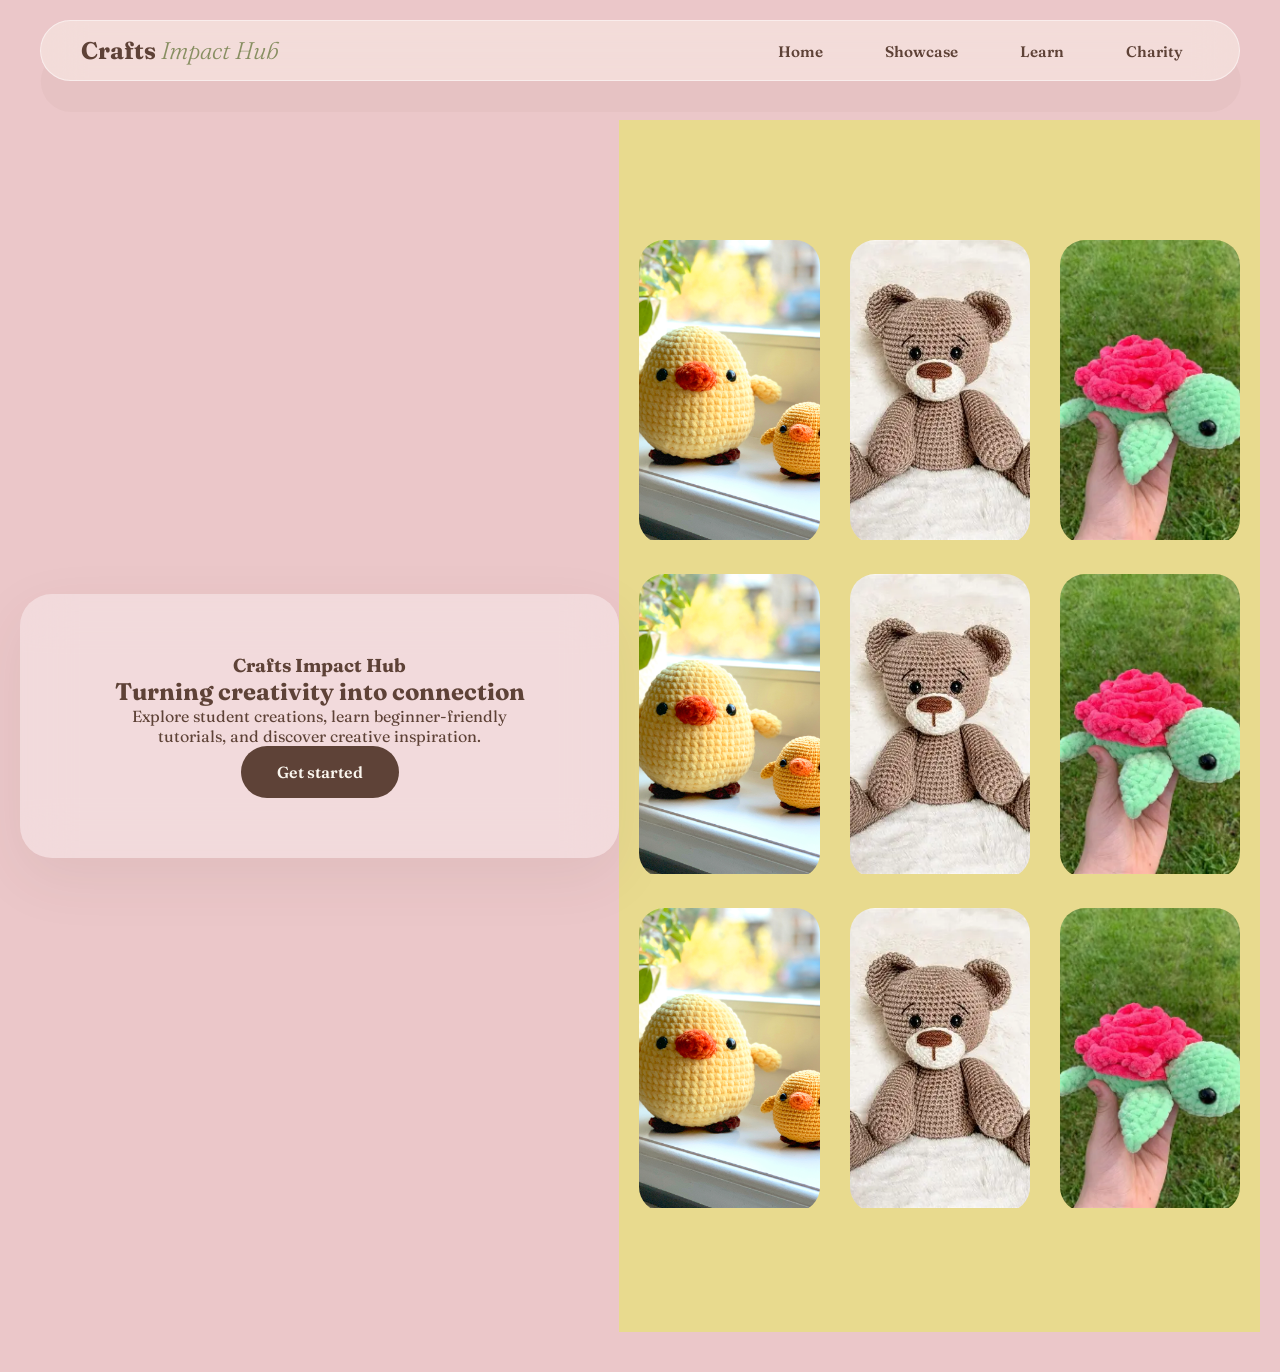
==== index.html @ 359ede59 "intial theme and layout changes (glass) 23/06" ====
<!DOCTYPE html>
<html lang="en">
<head>
    <meta charset="UTF-8">
    <meta name="viewport" content="width=device-width, initial-scale=1.0">
    <title>Crafts Impact Hub Website</title>
<link rel="preconnect" href="https://fonts.googleapis.com">
<link rel="preconnect" href="https://fonts.gstatic.com" crossorigin>
<link href="https://fonts.googleapis.com/css2?family=Fraunces:wght@300;400;600;700;800&display=swap" rel="stylesheet">
    <link rel="stylesheet" href="style.css">
</head>
<body>

    <nav>
        <div class="navbar-container"> 
            <div class="navbar-glass">
            <div class="logo">
                Crafts <span>Impact Hub</span>
            </div>

            <ul class="nav-links">
                <li><a href="#hero">Home</a></li>
                <li><a href="#showcase">Showcase</a></li>
                <li><a href="#Tutorials">Learn</a></li>
                <li><a href="#charity">Charity</a></li>
            </ul>
        </div>
    </nav>

    <section id=hero class = "hero-container">
        <section class ="hero-glass-card">
            <h1>Crafts Impact Hub</h1>
            <h2>Turning creativity into connection</h2>
            <p>Explore student creations, learn beginner-friendly tutorials, and discover creative inspiration.</p>
        <a href="#showcase" class="btn-primary">Get started</a>
        </div>
        </section>
    </body>
    </html>
      


    <section id="showcase" class ="studentshowcase">
        <div class="gallery">
            <div class="card tall">
                <img src="images/duck.jpg" alt="crochet flower">
                <div class="overlay">
                <h3>Crochet Flower</h3>
                <p>by someone</p>
            </div>
            </div>

            <div class="card tall">
                <img src="images/bear.webp" alt="crochet flower">
                <div class="overlay">
                <h3>Jewellery</h3>
                <p>by someone</p>
            </div>
            </div>

            <div class="card tall">
                <img src="images/turtle.webp" alt="crochet flower">
                <div class="overlay">
                <h3>Jewellery</h3>
                <p>by someone</p>
            </div>
            </div>

            <div class="card tall">
                <img src="images/duck.jpg" alt="crochet flower">
                <div class="overlay">
                <h3>Crochet Flower</h3>
                <p>by someone</p>
            </div>
            </div>

            <div class="card tall">
                <img src="images/bear.webp" alt="crochet flower">
                <div class="overlay">
                <h3>Jewellery</h3>
                <p>by someone</p>
            </div>
            </div>

             <div class="card tall">
                <img src="images/turtle.webp" alt="crochet flower">
                <div class="overlay">
                <h3>Jewellery</h3>
                <p>by someone</p>
            </div>
            </div>

             <div class="card tall">
                <img src="images/duck.jpg" alt="crochet flower">
                <div class="overlay">
                <h3>Crochet Flower</h3>
                <p>by someone</p>
            </div>
            </div>

            <div class="card tall">
                <img src="images/bear.webp" alt="crochet flower">
                <div class="overlay">
                <h3>Jewellery</h3>
                <p>by someone</p>
            </div>
            </div>

             <div class="card tall">
                <img src="images/turtle.webp" alt="crochet flower">
                <div class="overlay">
                <h3>Jewellery</h3>
                <p>by someone</p>
            </div>
            </div>

        </div>

    </section>


</body>
</html>
---- style.css ----
*{
    margin: 0;
    padding: 0;
    box-sizing: border-box;
}

html{
    scroll-behavior: smooth;
}

body{
    background-color: #faf6ee;
    font-family: 'Fraunces', serif;
    color: #5e4237;
    overflow-x: hidden;
}

.navbar-container{
    position: absolute;
    top: 0;
    left: 0;
    width:100%;
    z-index: 1000;
    padding: 20px 40px;
    display: flex;
    justify-content: center;
}

.navbar-glass{
    width: 100%;
    max-width: 1200px;
    display:flex;
    justify-content: space-between;
    align-items: center;
    padding: 15px 40px;
    background-color: rgba(255, 253, 242, 0.4);
    backdrop-filter: blur(20px);
    -webkit-backdrop-filter: blur(20px);
    border: 1px solid rgba(255, 255, 255, 0.5);
    border-radius: 50px;
    box-shadow: 0.8px 31px 0 rgba(94,66,55,0.03);
}
.logo{
    font-family: 'Fraunces', serif;
    font-size: 1.5rem;
    font-weight: 700;
    color: #5e4237;
}

.logo span{
    font-weight: 300;
    font-style: italic;
    color: #888f62;
}

.nav-links{
    display: flex;
    list-style: none;
    gap: 30px;
}

.nav-links a{
    text-decoration: none;
    color: #5e4237;
    font-size: 0.95rem;
    font-weight: 600;
    transition: color 0.3s ease;
    padding: 6px 16px;
    border-radius: 20px;
}

.nav-links a:hover, .nav-links{
    color: #5e4237;
}

.hero-container{
    position: relative;
    background-color: #ebc7c9;
    display: flex;
    align-items: center;
    min-height: 100vh;
    padding: 120px 20px 40px 20px;
}

.hero-glass-card{
    background-color: rgba(255, 255, 255, 0.35);
    backdrop-filter: blur(25px);
    -webkit-backdrop-filter: blur(25);
    border: 1px solid rbga(255, 255, 255, 0.6);
    border-radius: 32px;
    padding: 60px 80px;
    max-width: 800px;
    text-align: center;
    box-shadow: 0 20px 60px rgba(94, 66, 55, 0.08);
}

.hero h1{
    font-size: 0.85rem;
    text-transform: uppercase;
    letter-spacing: 2px;
    font-weight: 600;
    margin-bottom: 20px;
    display: inline-block;
}

.hero p{
    font-size: 1.5rem;
    line-height: 1.6;
    color:#5e4237;
    margin-bottom: 40px;
}

.btn-primary{
    display: inline-block;
    background-color: #5e4237;
    color: #faf6ee;
    text-decoration: none;
    font-weight: 600;
    border-radius: 30px;
    padding: 16px 36px;
    transition: all 0.2s ease;
    box-shadow: 0 40px 15px rbga(94, 66, 55, 0.2);

}

.btn-primary:hover{
    box-shadow: 0 6px 0 #2b1e19;
    transform: translateY(-2px);
    box-shadow: 0 6px 20px rgba(94, 66, 55, 0.3);
}

.btn-primary:hover{
    transform: translateY(-2px);
    box-shadow: 0 6px 20px rgba(93, 66, 55, 0.3);
    background-color: #5e4237;
}


-----------
.hero-visual-panel{
    display: flex;
    justify-content: center;
    align-items: center;
    height: 100%;
}

.image-wrapper{
    width: 100%;
    max-width: 500px;
    max-height: 500px;
    aspect-ratio: 4/5;
    border: 2.5px solid #888f62;
    box-shadow: 12px 12px 0px #e6dec9;
    background-color: #fff;
    padding: 16px;
    border-radius: 12px;
}

.image-wrapper img{
    width: 100%;
    height: 100%;
    object-fit: cover;
    border-radius: 6px;
    border: 1px solid rgba(43, 30, 19, 0.1);
}

.studentshowcase{
    text-align: center;
    padding: 120px 20px;
    background-color: #e8da8e
}

.studentshowcase p{
    font-size: 1.3rem;
}

.gallery{
    max-width: 1200px;
    margin: 0 auto;
    display: grid;
    grid-template-columns: repeat(3, 1fr);
    gap: 30px;
}

.card{
    position: relative;
    overflow: hidden;
    border-radius: 25px;
    transition: transform 0.3s ease;
}

.card img{
    width: 100%;
    object-fit: cover;
}

.card:hover{
    transform: translateY(-8px);
}


.overlay{
    position: absolute;
    bottom: 0;
    left: 0;
    width: 100%;
    background: #816856;
    color: white;
    padding: 20px;
    transform: translateY(100%);
    transition: transform 0.35s ease;
    box-sizing: border-box;
}

.card:hover .overlay{
    transform: translateY(0);
}

.card.tall img{
    height: 300px;
}

.endpage{
    height: 100vh;
    text-align: center;
    padding: 120px 20px;
}

.endpage p{
    font-size: 1.3rem;
}

.endpage{
    background-color: #fff2af;
    font-family: Arial, Helvetica, sans-serif;

    background-image: repeating-linear-gradient(
        to right,
        #fff2af 0px,
        #fff2af 80px,
        #ffed93 80px,
        #ffed93 170px
    );
}

.endpage{
    height: 100vh;
    text-align: center;
    padding: 120px 20px;
}
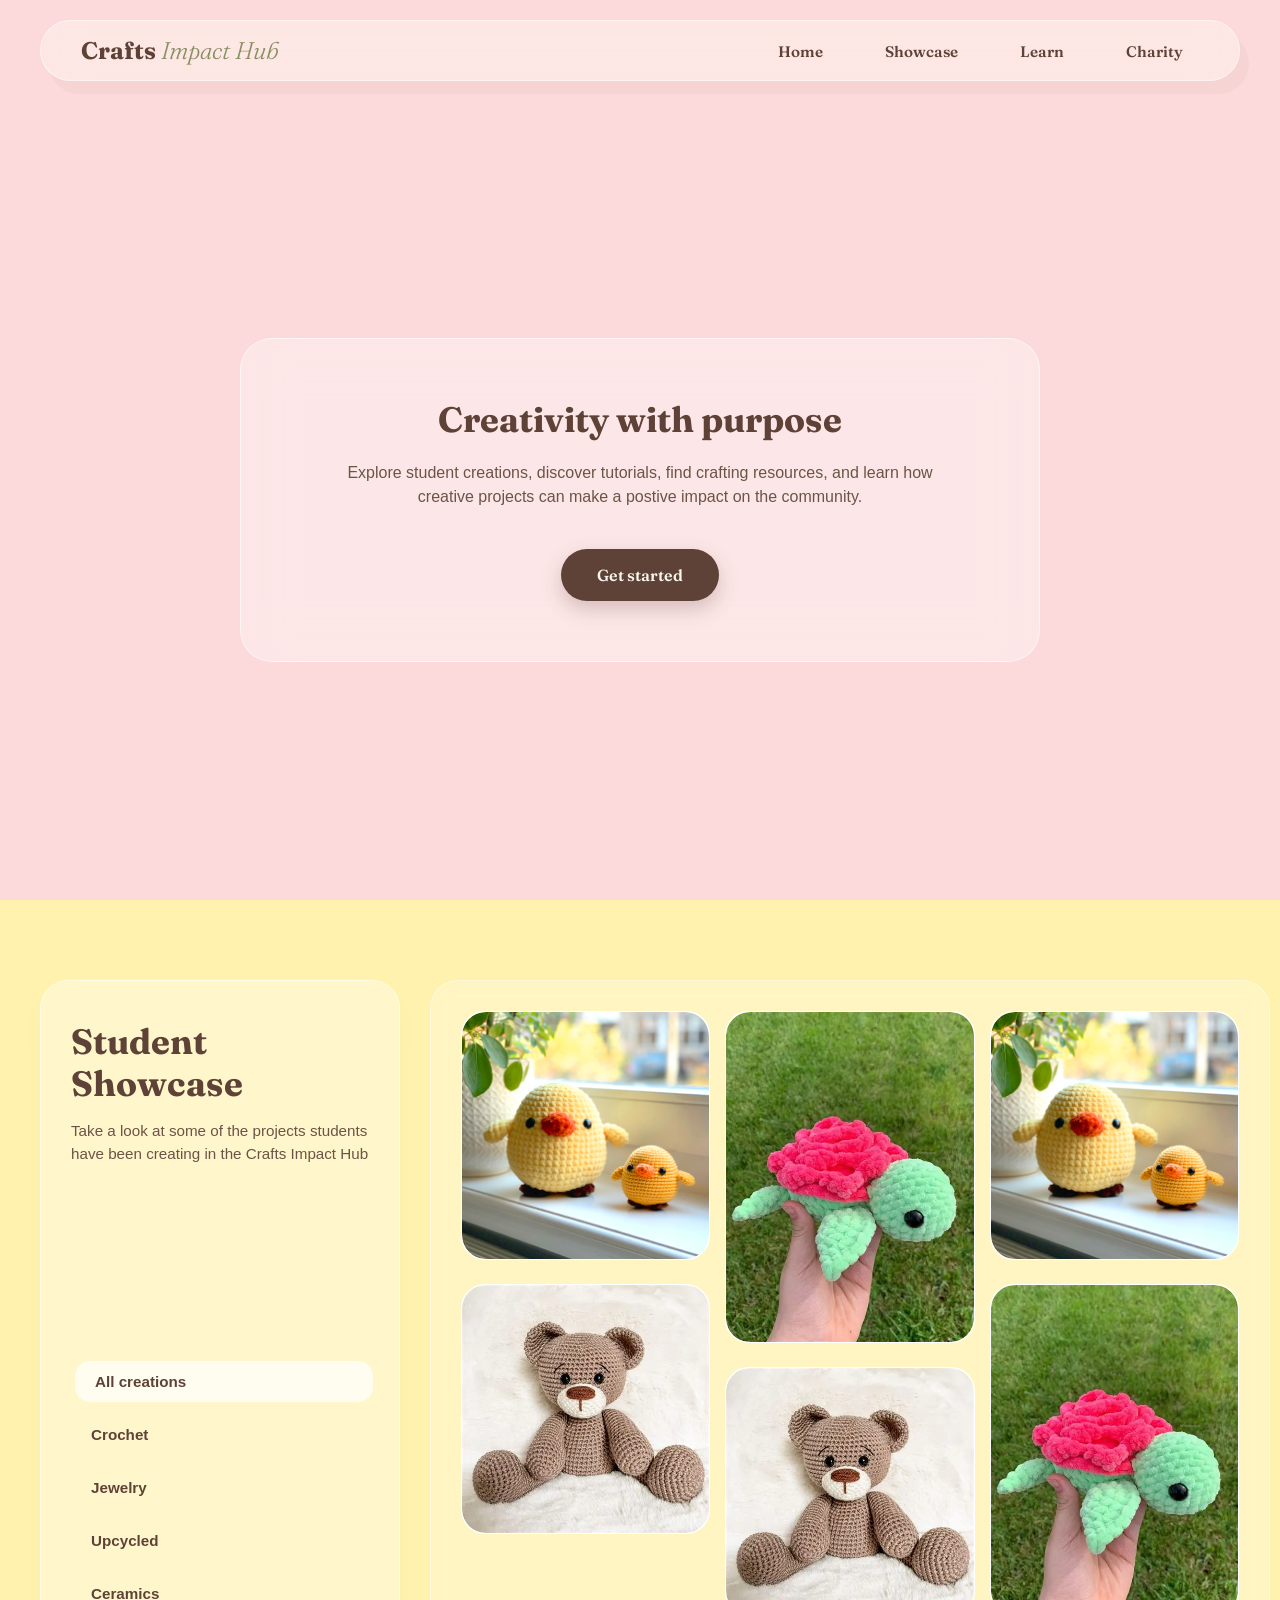
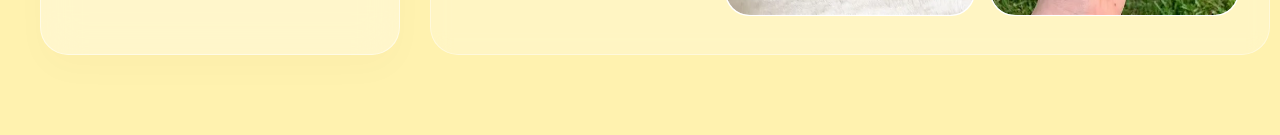
==== commit 5a6fa8c5: "sidebar filters and improved hero and stduent showcase section+button shadow" ====
--- a/index.html
+++ b/index.html
@@ -25,97 +25,90 @@
                 <li><a href="#charity">Charity</a></li>
             </ul>
         </div>
+        </div>
     </nav>
 
-    <section id=hero class = "hero-container">
-        <section class ="hero-glass-card">
-            <h1>Crafts Impact Hub</h1>
-            <h2>Turning creativity into connection</h2>
-            <p>Explore student creations, learn beginner-friendly tutorials, and discover creative inspiration.</p>
+    <section id="hero" class = "hero-container">
+        <div class ="hero-glass-card">
+            <h1>Creativity with purpose</h1>
+            <p>Explore student creations, discover tutorials, find crafting resources, and learn how creative projects can make a postive impact on the community.</p>
+            
         <a href="#showcase" class="btn-primary">Get started</a>
         </div>
-        </section>
-    </body>
-    </html>
-      
+        </section>      
 
+    <section id="showcase" class ="showcase-container">
+        <div class="showcase-split-layout">
+            <div class="showcase-sidebar-glass">
+                <div class="sidebar-header">
+                    <h2>Student Showcase</h2>
+                    <p>Take a look at some of the projects students have been creating in the Crafts Impact Hub</p>
+                </div>
 
-    <section id="showcase" class ="studentshowcase">
-        <div class="gallery">
-            <div class="card tall">
-                <img src="images/duck.jpg" alt="crochet flower">
-                <div class="overlay">
+                <ul class="sidebar-filters">
+                    <li><button class="filter-btn active">All creations</button></li>
+                    <li><button class="filter-btn">Crochet</button></li>
+                    <li><button class="filter-btn">Jewelry</button></li>
+                    <li><button class="filter-btn">Upcycled</button></li>
+                    <li><button class="filter-btn">Ceramics</button></li>
+                </ul>
+            </div>
+            
+            <div class="gallery-scroll-box">
+            <div class="pinterest-grid">
+
+                <div class="pin-card">
+                    <img src="images/duck.jpg" alt="crochet flower">
+                <div class="glass-overlay">
                 <h3>Crochet Flower</h3>
                 <p>by someone</p>
             </div>
             </div>
 
-            <div class="card tall">
+            <div class="pin-card">
                 <img src="images/bear.webp" alt="crochet flower">
-                <div class="overlay">
+                <div class="glass-overlay">
                 <h3>Jewellery</h3>
                 <p>by someone</p>
             </div>
             </div>
 
-            <div class="card tall">
+            <div class="pin-card">
                 <img src="images/turtle.webp" alt="crochet flower">
-                <div class="overlay">
+                <div class="glass-overlay">
                 <h3>Jewellery</h3>
                 <p>by someone</p>
             </div>
             </div>
 
-            <div class="card tall">
-                <img src="images/duck.jpg" alt="crochet flower">
-                <div class="overlay">
+            <div class="pin-card">
+                <img src="images/bear.webp" alt="crochet flower">
+                <div class="glass-overlay">
+                <h3>Jewellery</h3>
+                <p>by someone</p>
+            </div>
+            </div>
+
+            <div class="pin-card">
+                    <img src="images/duck.jpg" alt="crochet flower">
+                <div class="glass-overlay">
                 <h3>Crochet Flower</h3>
                 <p>by someone</p>
             </div>
             </div>
 
-            <div class="card tall">
-                <img src="images/bear.webp" alt="crochet flower">
-                <div class="overlay">
+            <div class="pin-card">
+                <img src="images/turtle.webp" alt="crochet flower">
+                <div class="glass-overlay">
                 <h3>Jewellery</h3>
                 <p>by someone</p>
             </div>
             </div>
-
-             <div class="card tall">
-                <img src="images/turtle.webp" alt="crochet flower">
-                <div class="overlay">
-                <h3>Jewellery</h3>
-                <p>by someone</p>
             </div>
             </div>
 
-             <div class="card tall">
-                <img src="images/duck.jpg" alt="crochet flower">
-                <div class="overlay">
-                <h3>Crochet Flower</h3>
-                <p>by someone</p>
+        
             </div>
-            </div>
-
-            <div class="card tall">
-                <img src="images/bear.webp" alt="crochet flower">
-                <div class="overlay">
-                <h3>Jewellery</h3>
-                <p>by someone</p>
-            </div>
-            </div>
-
-             <div class="card tall">
-                <img src="images/turtle.webp" alt="crochet flower">
-                <div class="overlay">
-                <h3>Jewellery</h3>
-                <p>by someone</p>
-            </div>
-            </div>
-
-        </div>
-
     </section>
 
 
--- a/style.css
+++ b/style.css
@@ -38,7 +38,7 @@
     -webkit-backdrop-filter: blur(20px);
     border: 1px solid rgba(255, 255, 255, 0.5);
     border-radius: 50px;
-    box-shadow: 0.8px 31px 0 rgba(94,66,55,0.03);
+    box-shadow: 9px 13px 0 rgba(94,66,55,0.03);
 }
 .logo{
     font-family: 'Fraunces', serif;
@@ -75,38 +75,43 @@
 
 .hero-container{
     position: relative;
-    background-color: #ebc7c9;
+    min-height: 100vh;
+    background-color: #fcd9da;
     display: flex;
     align-items: center;
-    min-height: 100vh;
-    padding: 120px 20px 40px 20px;
+    justify-content: center;
+    padding-top: 100px;
 }
 
 .hero-glass-card{
-    background-color: rgba(255, 255, 255, 0.35);
+    position: relative;
+    z-index: 10;
+    background: rgba(255, 255, 255, 0.35);
     backdrop-filter: blur(25px);
     -webkit-backdrop-filter: blur(25);
-    border: 1px solid rbga(255, 255, 255, 0.6);
+    border: 1px solid rgba(255, 255, 255, 0.6);
     border-radius: 32px;
     padding: 60px 80px;
     max-width: 800px;
     text-align: center;
-    box-shadow: 0 20px 60px rgba(94, 66, 55, 0.08);
-}
-
-.hero h1{
-    font-size: 0.85rem;
-    text-transform: uppercase;
-    letter-spacing: 2px;
-    font-weight: 600;
+    box-shadow: 0 20px 60 rgba(94,66,55,0.03);
+}
+
+.hero-glass-card h1{
+    font-size: 2.2rem;
+    font-weight: 700;
+    line-height: 1.2;
+    margin-bottom: 15px;
+    color: #5e4237;
     margin-bottom: 20px;
     display: inline-block;
 }
 
-.hero p{
-    font-size: 1.5rem;
-    line-height: 1.6;
-    color:#5e4237;
+.hero-glass-card p{
+    font-family: sans-serif;
+    font-size: 1rem;
+    line-height: 1.5;
+    color: #6d5347;
     margin-bottom: 40px;
 }
 
@@ -119,132 +124,207 @@
     border-radius: 30px;
     padding: 16px 36px;
     transition: all 0.2s ease;
-    box-shadow: 0 40px 15px rbga(94, 66, 55, 0.2);
+    box-shadow: 0 8px 20px rgba(94, 66, 55, 0.25);
 
 }
 
 .btn-primary:hover{
-    box-shadow: 0 6px 0 #2b1e19;
-    transform: translateY(-2px);
-    box-shadow: 0 6px 20px rgba(94, 66, 55, 0.3);
-}
-
-.btn-primary:hover{
-    transform: translateY(-2px);
-    box-shadow: 0 6px 20px rgba(93, 66, 55, 0.3);
-    background-color: #5e4237;
-}
-
-
------------
-.hero-visual-panel{
+    box-shadow: 0 6px 0 #888f62;
+    transform: translateY(-3px);
+    box-shadow: 0 12px 30px rgba(94, 66, 55, 0.35);
+}
+
+.showcase-container{
+    background-color: #fff2af;
+    padding: 80px 40px;
+    width: 100%;
     display: flex;
     justify-content: center;
-    align-items: center;
-    height: 100%;
-}
-
-.image-wrapper{
-    width: 100%;
-    max-width: 500px;
-    max-height: 500px;
-    aspect-ratio: 4/5;
-    border: 2.5px solid #888f62;
-    box-shadow: 12px 12px 0px #e6dec9;
+}
+
+.showcase-split-layout{
+    display: flex;
+    gap: 30px;
+    width: 100%;
+    max-width: 1300px;
+}
+
+.showcase-sidebar-glass{
+    flex: 0 0 30%;
+    background: rgba(255, 255, 255, 0.35);
+    backdrop-filter: blur(20px);
+    -webkit-backdrop-filter: blur(20px);
+    border: 1px solid rgba(255, 255, 255, 0.5);
+    border-radius: 28px;
+    padding: 40px 30px;
+    display: flex;
+    flex-direction: column;
+    justify-content: space-between;
+    height: 75vh;
+    box-shadow: 0 15px 35px rgba(94, 66, 55, 0.02);
+}
+
+.sidebar-header h2{
+    font-size: 2.2rem;
+    font-weight: 700;
+    line-height: 1.2;
+    margin-bottom: 15px;
+    color: #5e4237;
+}
+
+.sidebar-header p{
+    font-family: sans-serif;
+    font-size: 0.95rem;
+    line-height: 1.5;
+    color: #6d5347;
+}
+
+.sidebar-filters{
+    list-style: none;
+    display: flex;
+    flex-direction: column;
+    gap: 12px;
+    margin-top: 30px;
+}
+
+.filter-btn{
+    width: 100%;
+    text-align: left;
+    background: transparent;
+    border: none;
+    font-family: sans-serif;
+    font-size: 0.95rem;
+    font-weight: 600;
+    color: #5e4237;
+    padding: 12px 20px;
+    border-radius: 15px;
+    cursor: pointer;
+    transition: all 0.25s ease;
+}
+
+.filter-btn:hover, .filter-btn.active{
+    background: rgba(255, 255, 255, 0.7);
+    color: #5e4237;
+    transform: translateX(4px);
+}
+
+.gallery-scroll-box{
+    flex: 0 0 70%;
+    height: 75vh;
+    background: rgba(255, 255, 255, 0.25);
+    backdrop-filter: blur(10px);
+    -webkit-backdrop-filter: blur(10px);
+    border: 1px solid rgba(255, 255, 255, 0.4);
+    border-radius: 28px;
+    padding: 30px;
+    overflow-x: hidden;
+    overflow-y: auto;
+    scrollbar-width: thin;
+}
+
+.gallery-scroll-box::-webkit-scrollbar{
+    width: 8px;
+}
+.gallery-scroll-box::-webkit-scrollbar-track{
+    background: rgba(255, 255, 255, 0.1);
+    border-radius: 10px;
+}
+.gallery-scroll-box::-webkit-scrollbar-thumb{
+    background: rgba(94, 66, 55, 0.25);
+    border-radius: 10px;
+}
+
+.pinterest-grid{
+    column-count:3;
+    column-gap: 15px;
+    width: 100%;
+}
+
+.pin-card{
+    position: relative;
+    display: inline-block;
+    width: 100%;
+    margin-bottom: 20px;
+    overflow: hidden;
+    border-radius: 24px;
     background-color: #fff;
-    padding: 16px;
-    border-radius: 12px;
-}
-
-.image-wrapper img{
-    width: 100%;
-    height: 100%;
-    object-fit: cover;
-    border-radius: 6px;
-    border: 1px solid rgba(43, 30, 19, 0.1);
-}
-
-.studentshowcase{
-    text-align: center;
-    padding: 120px 20px;
-    background-color: #e8da8e
-}
-
-.studentshowcase p{
-    font-size: 1.3rem;
-}
-
-.gallery{
-    max-width: 1200px;
-    margin: 0 auto;
-    display: grid;
-    grid-template-columns: repeat(3, 1fr);
-    gap: 30px;
-}
-
-.card{
-    position: relative;
-    overflow: hidden;
-    border-radius: 25px;
-    transition: transform 0.3s ease;
-}
-
-.card img{
-    width: 100%;
-    object-fit: cover;
-}
-
-.card:hover{
-    transform: translateY(-8px);
-}
-
-
-.overlay{
+    border: 1px solid rgba(255, 255, 255, 0.4);
+    transition: transform 0.4s cubic-bezier(0.165, 0.84, 0.44, 1), box-shadow 0.4s ease;
+    transform: translateZ(0);
+}
+
+.pin-card img{
+    width: 100%;
+    height: auto;
+    display: block;
+    border-radius: 24px;
+}
+
+.item-short{grid-row-end: span 16;}
+.item-medium{grid-row-end: span 22;}
+.item-tall{grid-row-end: span 28;}
+
+.pin-card:hover{
+    transform: translateY(-5px);
+    box-shadow: 0 20px 40px rgba(94,66,55,0.08);
+}
+
+.pin-card:hover img{
+    transform: scale(1.02);
+}
+
+.glass-overlay{
     position: absolute;
     bottom: 0;
     left: 0;
     width: 100%;
-    background: #816856;
-    color: white;
-    padding: 20px;
+    padding: 24px;
+    background: rgba(255, 253, 242, 0.8);
+    backdrop-filter: blur(12px);
+    -webkit-backdrop-filter: blur(12px);
+    border-top: 1px solid rgba(255, 255, 255, 0.4);
+    border-bottom-left-radius: 24px;
+    border-top-right-radius: 24px;
     transform: translateY(100%);
-    transition: transform 0.35s ease;
-    box-sizing: border-box;
-}
-
-.card:hover .overlay{
+    transition: transform 0.35s cubic-bezier(0.25, 0.46, 0.45, 0.94)
+}
+
+.pin-card:hover .glass-overlay{
     transform: translateY(0);
 }
 
-.card.tall img{
-    height: 300px;
-}
-
-.endpage{
-    height: 100vh;
-    text-align: center;
-    padding: 120px 20px;
-}
-
-.endpage p{
-    font-size: 1.3rem;
-}
-
-.endpage{
-    background-color: #fff2af;
-    font-family: Arial, Helvetica, sans-serif;
-
-    background-image: repeating-linear-gradient(
-        to right,
-        #fff2af 0px,
-        #fff2af 80px,
-        #ffed93 80px,
-        #ffed93 170px
-    );
-}
-
-.endpage{
-    height: 100vh;
-    text-align: center;
-    padding: 120px 20px;
-}+.glass-overlay h3{
+    font-size: 1.15rem;
+    font-family: 'Fraunces', serif;
+    color: #2b1e19;
+    margin-bottom: 2px;
+}
+
+.glass-overlay p{
+    font-size: 0.85rem;
+    font-family: 'Inter', serif;
+    color: #6d5347;
+}
+
+@media (max-width: 968px){
+    .showcase-split-layout{
+        flex-direction: column;
+    }
+    .showcase-sidebar-glass, .gallery-scroll-box{
+        flex: 0 0 100%;
+        height: auto;
+    }
+    .pinterest-grid{
+        column-count: 2;
+    }
+}
+
+@media (max-width: 600px){
+    .showcase-container{
+        padding: 40px 20px
+    }
+    .pinterest-grid{
+        column-count: 1;
+    }
+}
+
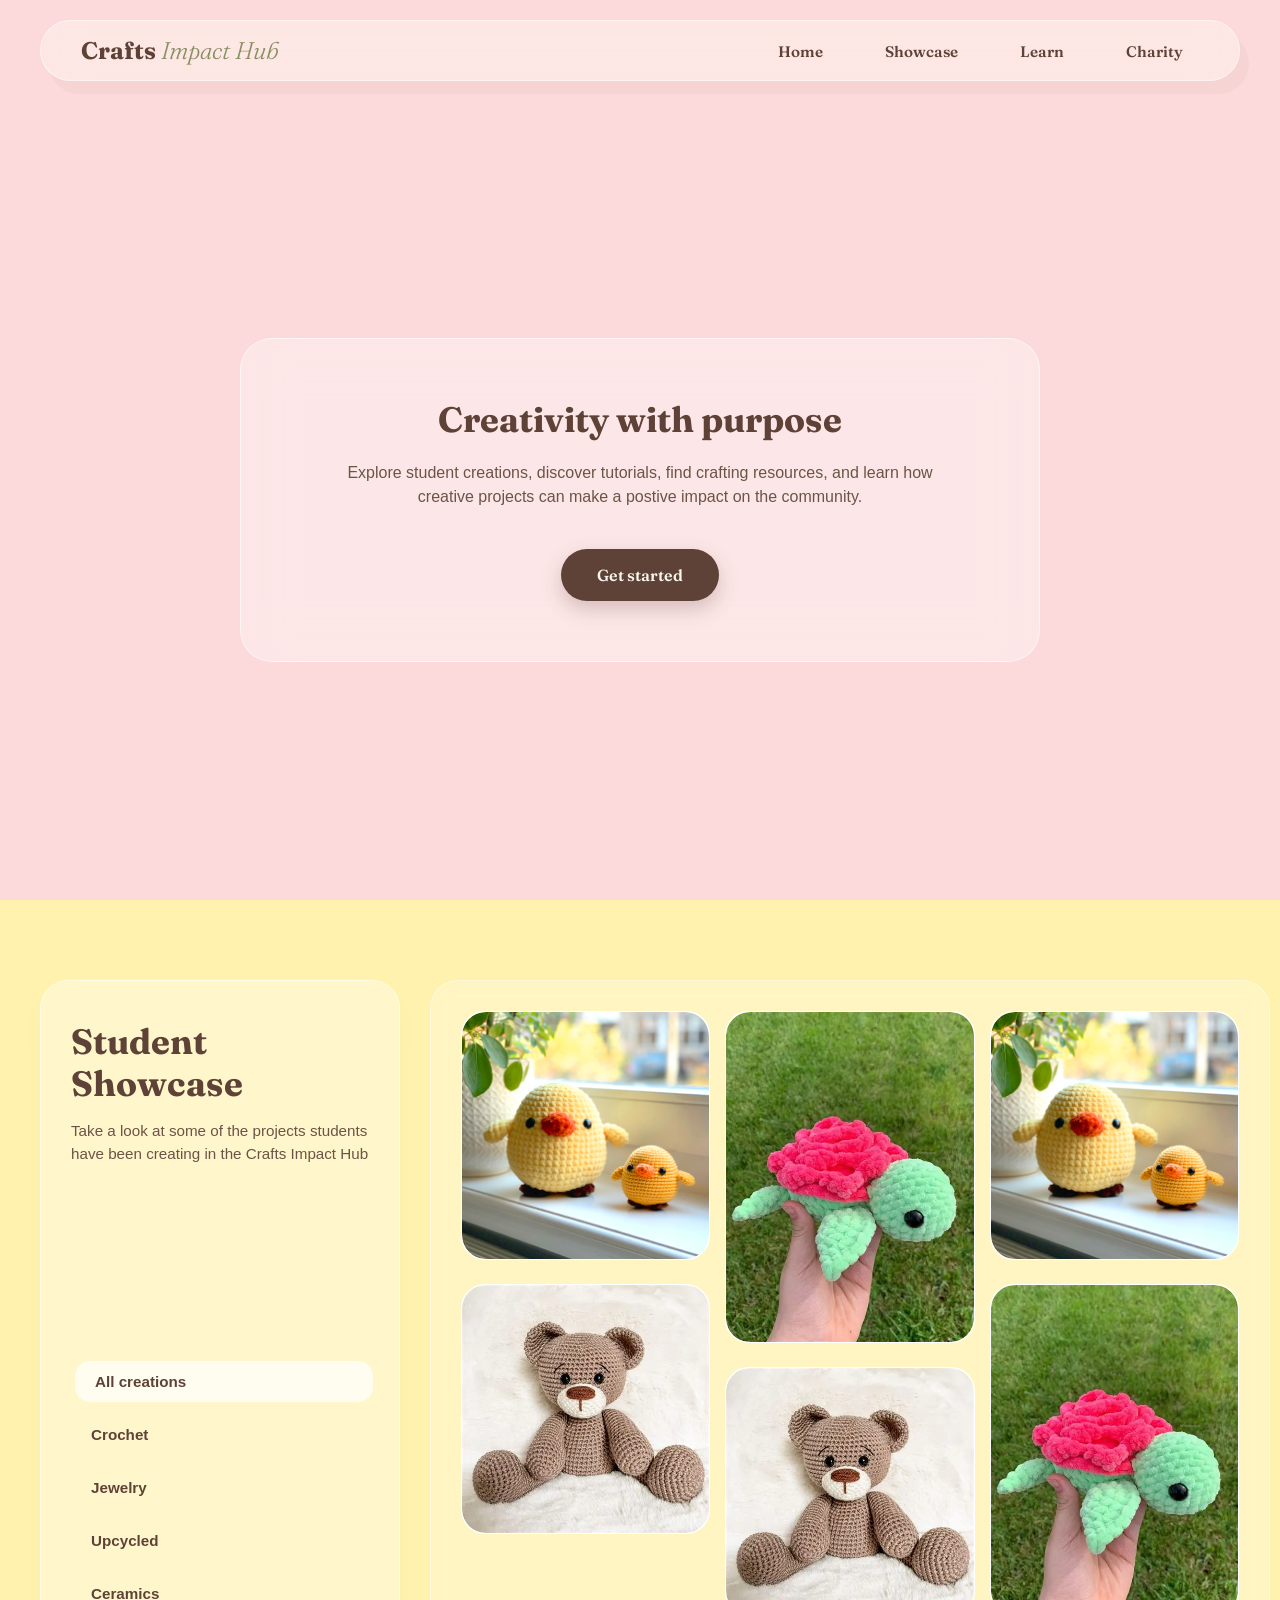
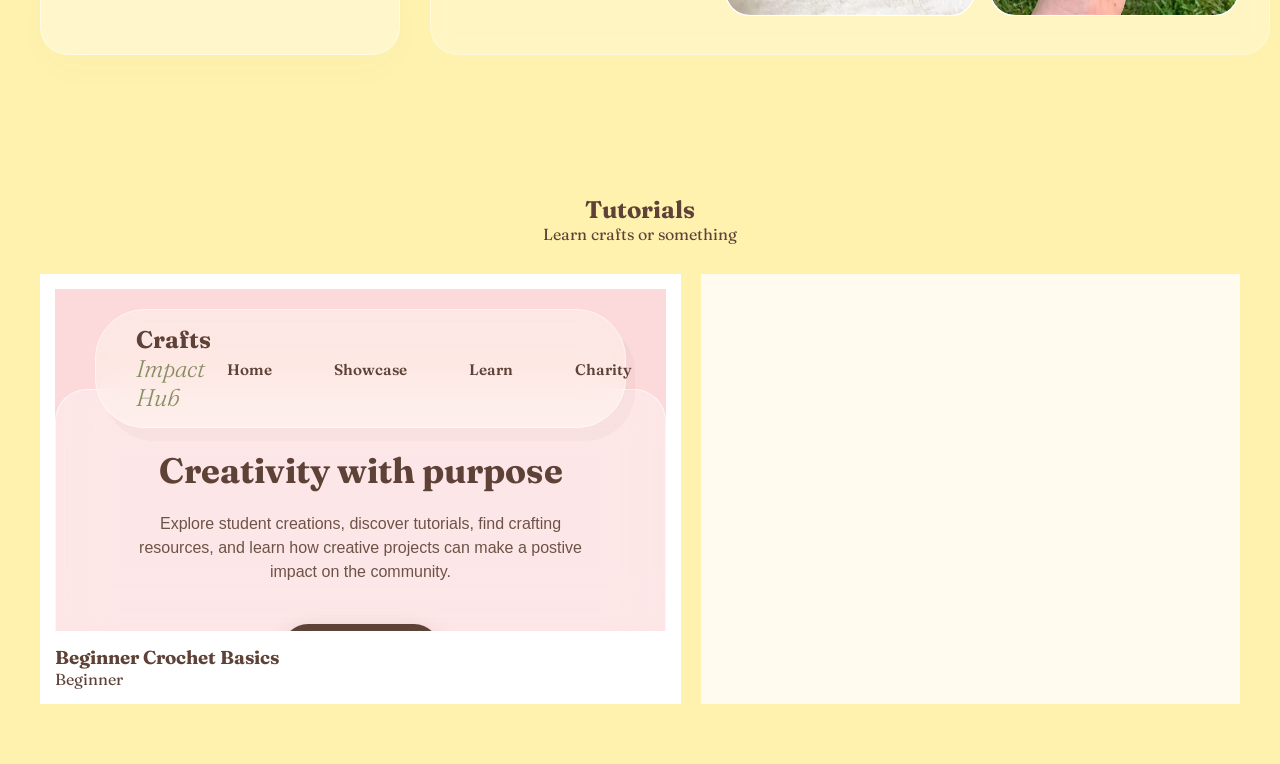
==== commit be0e88dd: "created the tutorials page, addeed database, basic css structure (needs more)" ====
--- a/index.html
+++ b/index.html
@@ -8,6 +8,7 @@
 <link rel="preconnect" href="https://fonts.gstatic.com" crossorigin>
 <link href="https://fonts.googleapis.com/css2?family=Fraunces:wght@300;400;600;700;800&display=swap" rel="stylesheet">
     <link rel="stylesheet" href="style.css">
+    <link rel="stylesheet" href="tutorials.css">
 </head>
 <body>
 
@@ -111,7 +112,81 @@
             </div>
     </section>
 
+    <section id="Tutorials" class="tutorials-container">
+        <div class="tutorials-header">
+            <h2>Tutorials</h2>
+            <p>Learn crafts or something</p>
+        </div>
+        <div class="dashboard-layout">
+            <div class="video-player-glass">
+                <div class="video-wrapper">
+                    <iframe id="main-video-player" src="#" frameborder="0" allowfullscreen></iframe>
+                </div>
+                <div class="video-info">
+                    <h3 id="current-video-title">Beginner Crochet Basics</h3>
+                    <span id="current-video-level" class="badge">Beginner</span>
+                </div>
+            </div>
+            <div class="video-selection-box" id="video-dashboard-grid">
 
-</body>
-</html>
+            </div>
+        </div>
+    </section>
+
+
+<script>
+    document.addEventListener("DOMContentLoaded",() => {
+        fetch('tutorials.json')
+        .then(response => response.json())
+        .then(data => {
+            renderTutorials(data);
+        })
+        .catch(error => console.error("Error loading database", error));
+    });
+
+    function renderTutorials(videos){
+        const dashboardGrid = document.getElementById('video-dashboard-grid');
+        const categories={};
+
+        videos.forEach(video => {
+            if (!categories[video.category]){
+                categories[video.category]=[];
+            }
+            categories[video.category].push(video);
+        });
+
+        for(const craftType in categories){
+            const categoryRow = document.createElement('div');
+            categoryRow.className = 'category-row';
+
+            categoryRow.innerHTML = `
+            <h4>${craftType}</h4>
+            <div class="video-strip">
+                ${categories[craftType].map(video => `
+                    <div class="video-card" onclick="changeVideo('${video.id}', '${video.title}', '${video.level}')">
+                        <div class="thumbnail-placeholder">
+                            <img src="#">
+                            <div class="play-btn">▶</div>
+                            </div>
+                            <p>${video.title}</p>
+                            </div>
+                            `).join('')}
+                            </div>
+                            dashboardGrid.appendChild(categoryRow);
+                        }
+                    }
+
+                    function changeVideo(youtubeId, title, level){
+                        const player = document.getElementById('main-video-player');
+                        const videoTitle = document.getElementById('current-video-title');
+                        const VideoLevel = document.getElementById('current-video-level');
+
+                        player.src ='https://www.youtube.com/embed/${youtubeId}?autoplay=1`;
+                        videoTitle.innerText = title;
+                        videoLevel.innerText = level;
+        }
+    }
+        </script>
+        </body>
+        </html>
     
--- a/tutorials.css
+++ b/tutorials.css
@@ -0,0 +1,91 @@
+.tutorials-container{
+    width:100%;
+    padding: 60px 20px;
+    background-color: #fff2af;
+}
+
+.tutorials-header{
+    text-align:center;
+    margin-bottom: 30px;
+}
+
+.dashboard-layout{
+    display: flex;
+    gap: 20px;
+    max-width: 1200px;
+    margin: 0 auto;
+    width: 100%;
+}
+
+.video-player-glass{
+    flex: 1.2;
+    padding: 15px;
+    background: #ffff;
+}
+
+.video-wrapper{
+    position:relative;
+    padding-bottom: 56%;
+    height: 0;
+    overflow: hidden;
+    background: #000;
+}
+
+.video-wrapper iframe{
+    position: absolute;
+    top: 0;
+    left: 0;
+    width: 100%;
+    height: 100%;
+}
+
+.video-info{
+    margin-top: 15px;
+}
+
+.video-selection-box{
+    flex: 1;
+    padding: 15px;
+    background: rgba(255, 255, 255, 0.8);
+    max-height: 60vh;
+    overflow: auto;
+}
+
+.category-row{
+    margin-bottom: 20px;
+}
+
+.video-strip{
+    display: flex;
+    gap: 15px;
+    overflow-x: auto;
+    padding-bottom: 10px;
+}
+
+.video-card{
+    min-width: 130px;
+    max-width: 1300px;
+    cursor: pointer;
+}
+
+.thumbnail-placeholder{
+    width: 100%;
+    height: 80%;
+    background-color: #5e4237;
+    position: relative;
+}
+
+.thumbnail-placeholder img{
+    width: 100%;
+    height: 100%;
+    object-fit: cover;
+}
+
+@media (max-width: 968px){
+    .dashboard-layout{
+        flex-direction: column;
+    }
+    .video-selection-box{
+        max-width: none;
+    }
+}
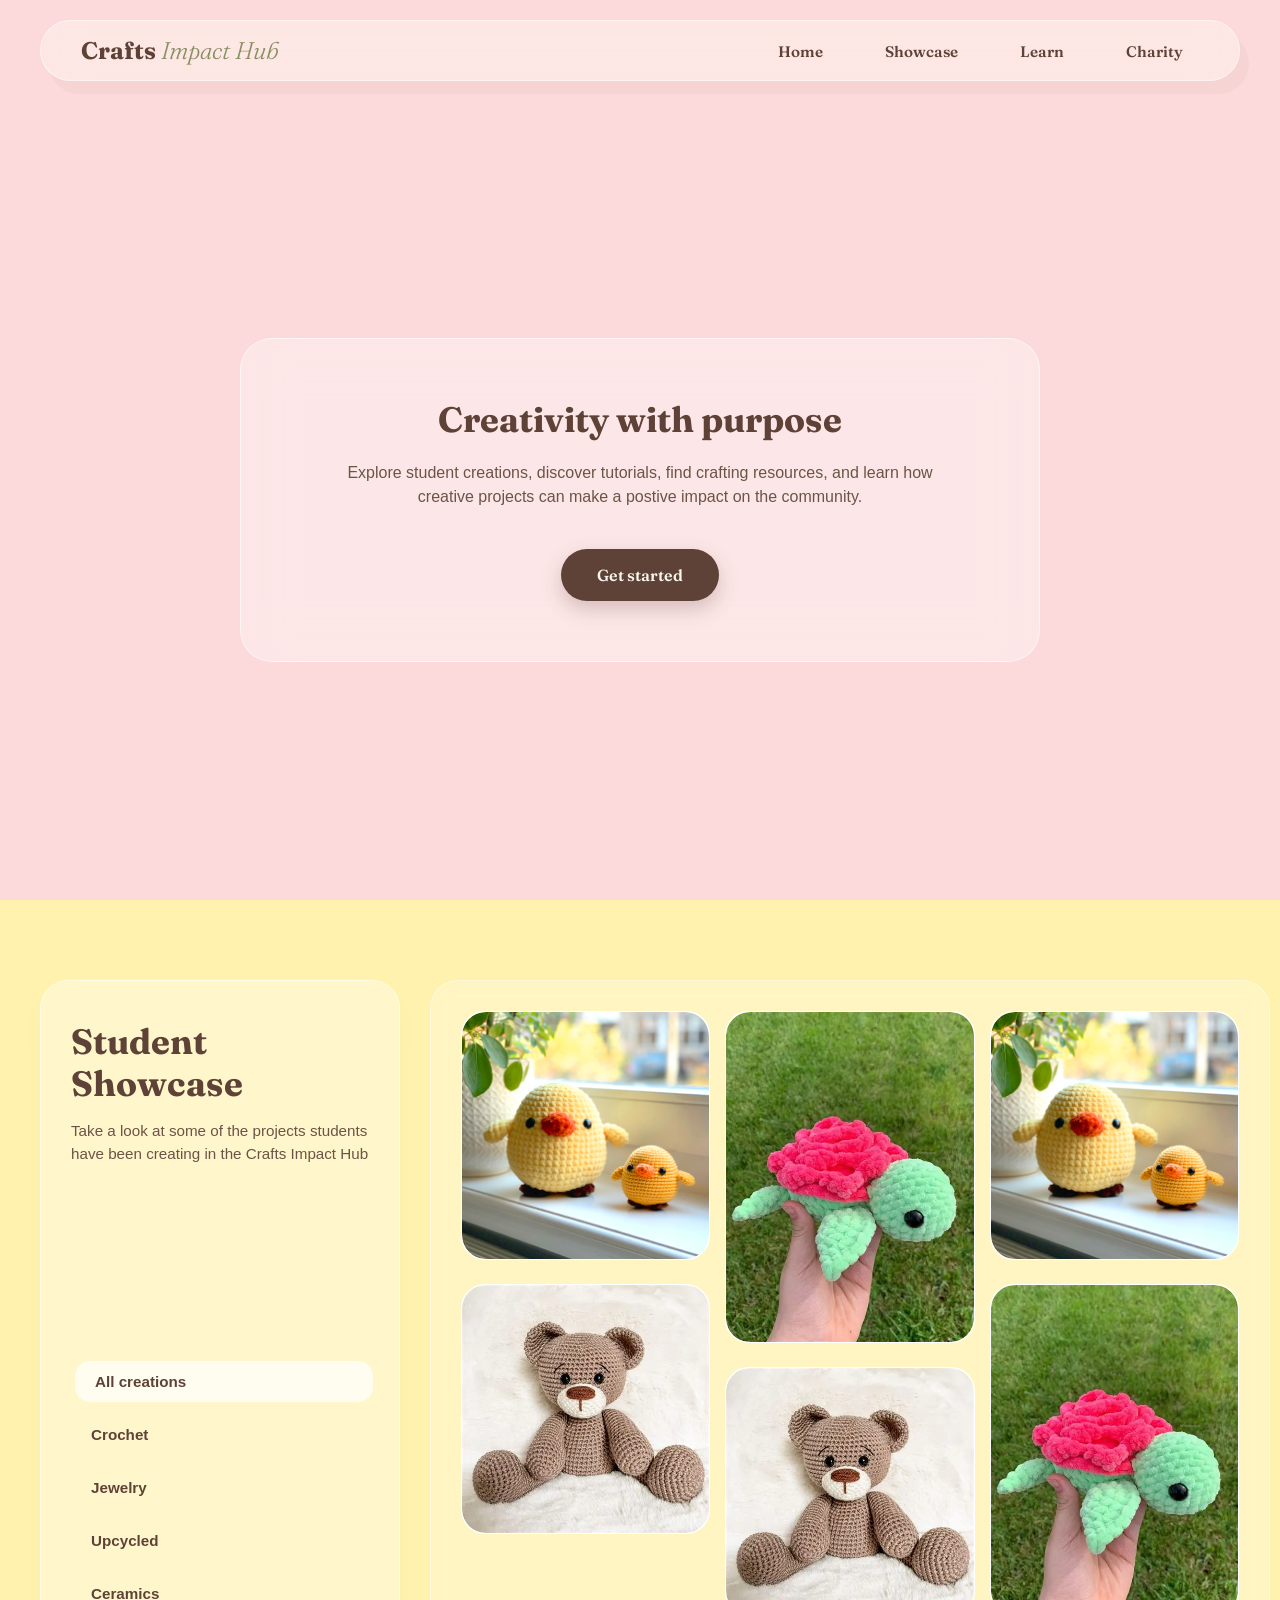
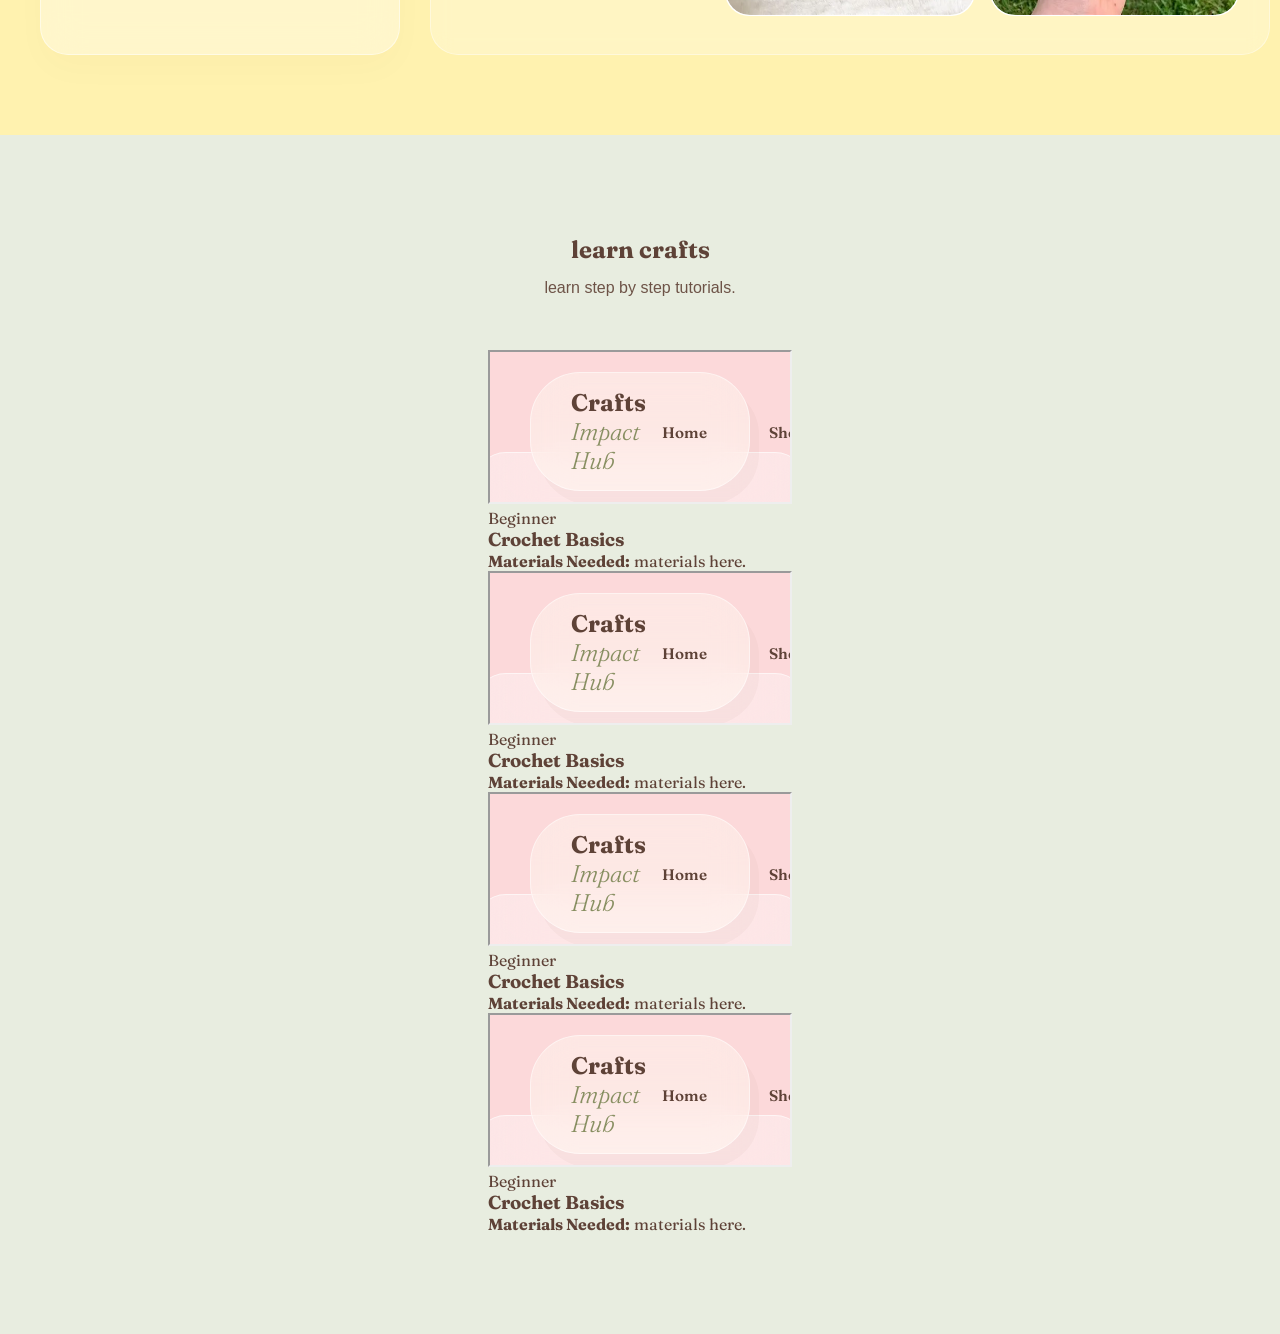
==== commit 7226d807: "change in tutorials page style and css" ====
--- a/index.html
+++ b/index.html
@@ -108,84 +108,90 @@
             </div>
             </div>
 
-        
             </div>
     </section>
 
-    <section id="Tutorials" class="tutorials-container">
-        <div class="tutorials-header">
-            <h2>Tutorials</h2>
-            <p>Learn crafts or something</p>
+    <section id="Tutorials" class="learn-container">
+        <div class = "learn-header">
+            <h2>learn crafts</h2>
+            <p>learn step by step tutorials.</p>
         </div>
-        <div class="dashboard-layout">
-            <div class="video-player-glass">
-                <div class="video-wrapper">
-                    <iframe id="main-video-player" src="#" frameborder="0" allowfullscreen></iframe>
-                </div>
-                <div class="video-info">
-                    <h3 id="current-video-title">Beginner Crochet Basics</h3>
-                    <span id="current-video-level" class="badge">Beginner</span>
-                </div>
-            </div>
-            <div class="video-selection-box" id="video-dashboard-grid">
+        <div class="tutorials-grid">
+            <article class = "tutorials-grid">
+                <div class="tutorials-card">
+                    <div class="video-container">
+                        <iframe
+                            SRC="#"
+                            title="Crochet Basics"
+                            allowfullscreen>
+                        </iframe>
+                    </div>
+                    <div class="card-details">
+                        <span class="skill-badge">Beginner</span>
+                        <h3>Crochet Basics</h3>
+                        <p class="materials-lists"><strong>Materials Needed:</strong> materials here.</p>
+                        </div>
+            </article>
 
-            </div>
+            <div class="tutorials-grid">
+            <article class = "tutorials-grid">
+                <div class="tutorials-card">
+                    <div class="video-container">
+                        <iframe
+                            SRC="#"
+                            title="Crochet Basics"
+                            allowfullscreen>
+                        </iframe>
+                    </div>
+                    <div class="card-details">
+                        <span class="skill-badge">Beginner</span>
+                        <h3>Crochet Basics</h3>
+                        <p class="materials-lists"><strong>Materials Needed:</strong> materials here.</p>
+                        </div>
+            </article>
+
+            <article class="tutorials-grid">
+            <article class = "tutorials-grid">
+                <div class="tutorials-card">
+                    <div class="video-container">
+                        <iframe
+                            SRC="#"
+                            title="Crochet Basics"
+                            allowfullscreen>
+                        </iframe>
+                    </div>
+                    <div class="card-details">
+                        <span class="skill-badge">Beginner</span>
+                        <h3>Crochet Basics</h3>
+                        <p class="materials-lists"><strong>Materials Needed:</strong> materials here.</p>
+                        </div>
+            </article>
+
+            <article class="tutorials-grid">
+            <article class = "tutorials-grid">
+                <div class="tutorials-card">
+                    <div class="video-container">
+                        <iframe
+                            SRC="#"
+                            title="Crochet Basics"
+                            allowfullscreen>
+                        </iframe>
+                    </div>
+                    <div class="card-details">
+                        <span class="skill-badge">Beginner</span>
+                        <h3>Crochet Basics</h3>
+                        <p class="materials-lists"><strong>Materials Needed:</strong> materials here.</p>
+                        </div>
+            </article>
+        </div>
+
+
+
+
         </div>
     </section>
 
-
-<script>
-    document.addEventListener("DOMContentLoaded",() => {
-        fetch('tutorials.json')
-        .then(response => response.json())
-        .then(data => {
-            renderTutorials(data);
-        })
-        .catch(error => console.error("Error loading database", error));
-    });
-
-    function renderTutorials(videos){
-        const dashboardGrid = document.getElementById('video-dashboard-grid');
-        const categories={};
-
-        videos.forEach(video => {
-            if (!categories[video.category]){
-                categories[video.category]=[];
-            }
-            categories[video.category].push(video);
-        });
-
-        for(const craftType in categories){
-            const categoryRow = document.createElement('div');
-            categoryRow.className = 'category-row';
-
-            categoryRow.innerHTML = `
-            <h4>${craftType}</h4>
-            <div class="video-strip">
-                ${categories[craftType].map(video => `
-                    <div class="video-card" onclick="changeVideo('${video.id}', '${video.title}', '${video.level}')">
-                        <div class="thumbnail-placeholder">
-                            <img src="#">
-                            <div class="play-btn">▶</div>
-                            </div>
-                            <p>${video.title}</p>
-                            </div>
-                            `).join('')}
-                            </div>
-                            dashboardGrid.appendChild(categoryRow);
-                        }
-                    }
-
-                    function changeVideo(youtubeId, title, level){
-                        const player = document.getElementById('main-video-player');
-                        const videoTitle = document.getElementById('current-video-title');
-                        const VideoLevel = document.getElementById('current-video-level');
-
-                        player.src ='https://www.youtube.com/embed/${youtubeId}?autoplay=1`;
-                        videoTitle.innerText = title;
-                        videoLevel.innerText = level;
-        }
-    }
+   
         </script>
         </body>
         </html>
--- a/tutorials.css
+++ b/tutorials.css
@@ -1,91 +1,30 @@
-.tutorials-container{
-    width:100%;
-    padding: 60px 20px;
-    background-color: #fff2af;
+.learn-container{
+    background-color: #e8ede0;
+    padding: 100px 40px;
+    width: 100%;
+    display: flex;
+    flex-direction: column;
+    align-items: center;
 }
 
-.tutorials-header{
-    text-align:center;
-    margin-bottom: 30px;
+.learn-header{
+    text-align: center;
+    max-width: 650px;
+    margin-bottom: 50px;
 }
 
-.dashboard-layout{
-    display: flex;
-    gap: 20px;
-    max-width: 1200px;
-    margin: 0 auto;
-    width: 100%;
+.learn-header h2{
+    font-family: 'Fraunces',serif;
+    font-size: 2.2 rem;
+    font-weight: 700;
+    color: #5e4237;
+    margin-bottom: 12px;
 }
 
-.video-player-glass{
-    flex: 1.2;
-    padding: 15px;
-    background: #ffff;
+.learn-header p{
+    font-family: sans-serif;
+    font-size: 1rem;
+    line-height: 1.5;
+    color: #6d5347;
 }
 
-.video-wrapper{
-    position:relative;
-    padding-bottom: 56%;
-    height: 0;
-    overflow: hidden;
-    background: #000;
-}
-
-.video-wrapper iframe{
-    position: absolute;
-    top: 0;
-    left: 0;
-    width: 100%;
-    height: 100%;
-}
-
-.video-info{
-    margin-top: 15px;
-}
-
-.video-selection-box{
-    flex: 1;
-    padding: 15px;
-    background: rgba(255, 255, 255, 0.8);
-    max-height: 60vh;
-    overflow: auto;
-}
-
-.category-row{
-    margin-bottom: 20px;
-}
-
-.video-strip{
-    display: flex;
-    gap: 15px;
-    overflow-x: auto;
-    padding-bottom: 10px;
-}
-
-.video-card{
-    min-width: 130px;
-    max-width: 1300px;
-    cursor: pointer;
-}
-
-.thumbnail-placeholder{
-    width: 100%;
-    height: 80%;
-    background-color: #5e4237;
-    position: relative;
-}
-
-.thumbnail-placeholder img{
-    width: 100%;
-    height: 100%;
-    object-fit: cover;
-}
-
-@media (max-width: 968px){
-    .dashboard-layout{
-        flex-direction: column;
-    }
-    .video-selection-box{
-        max-width: none;
-    }
-}
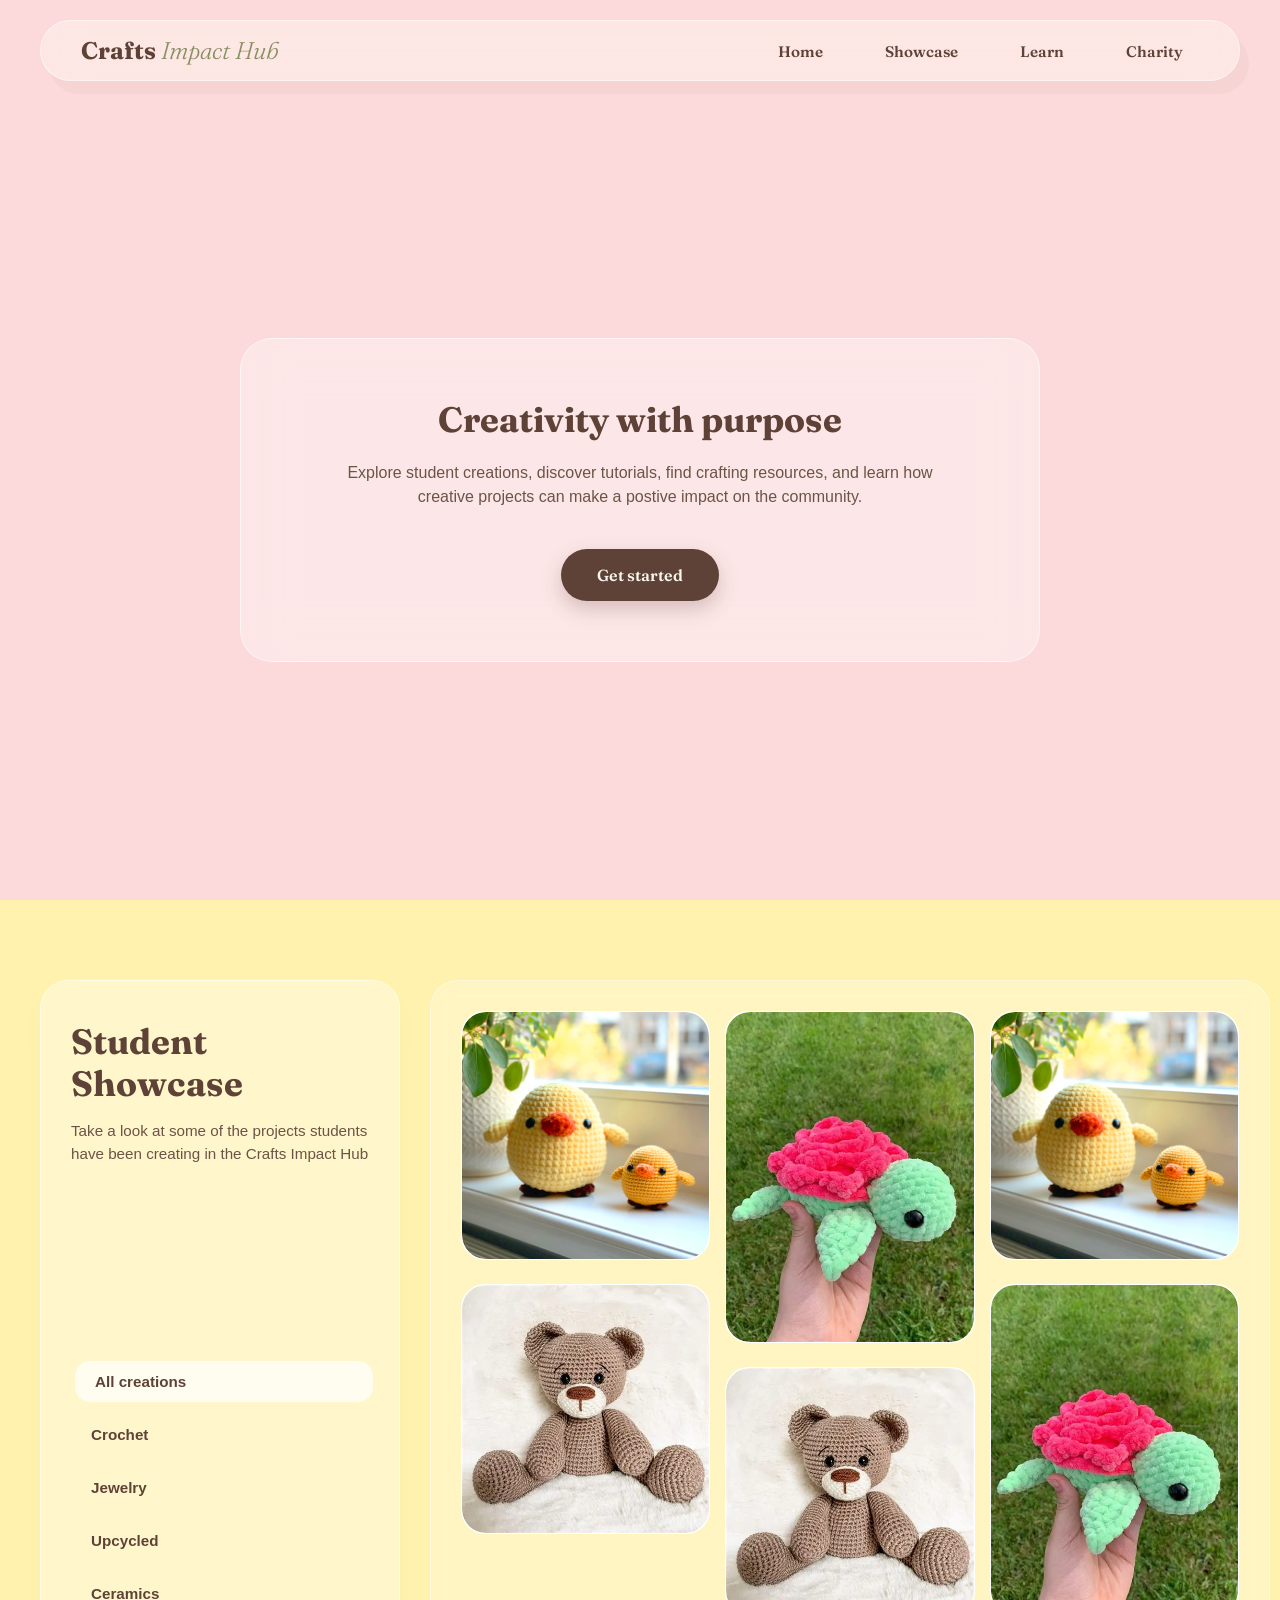
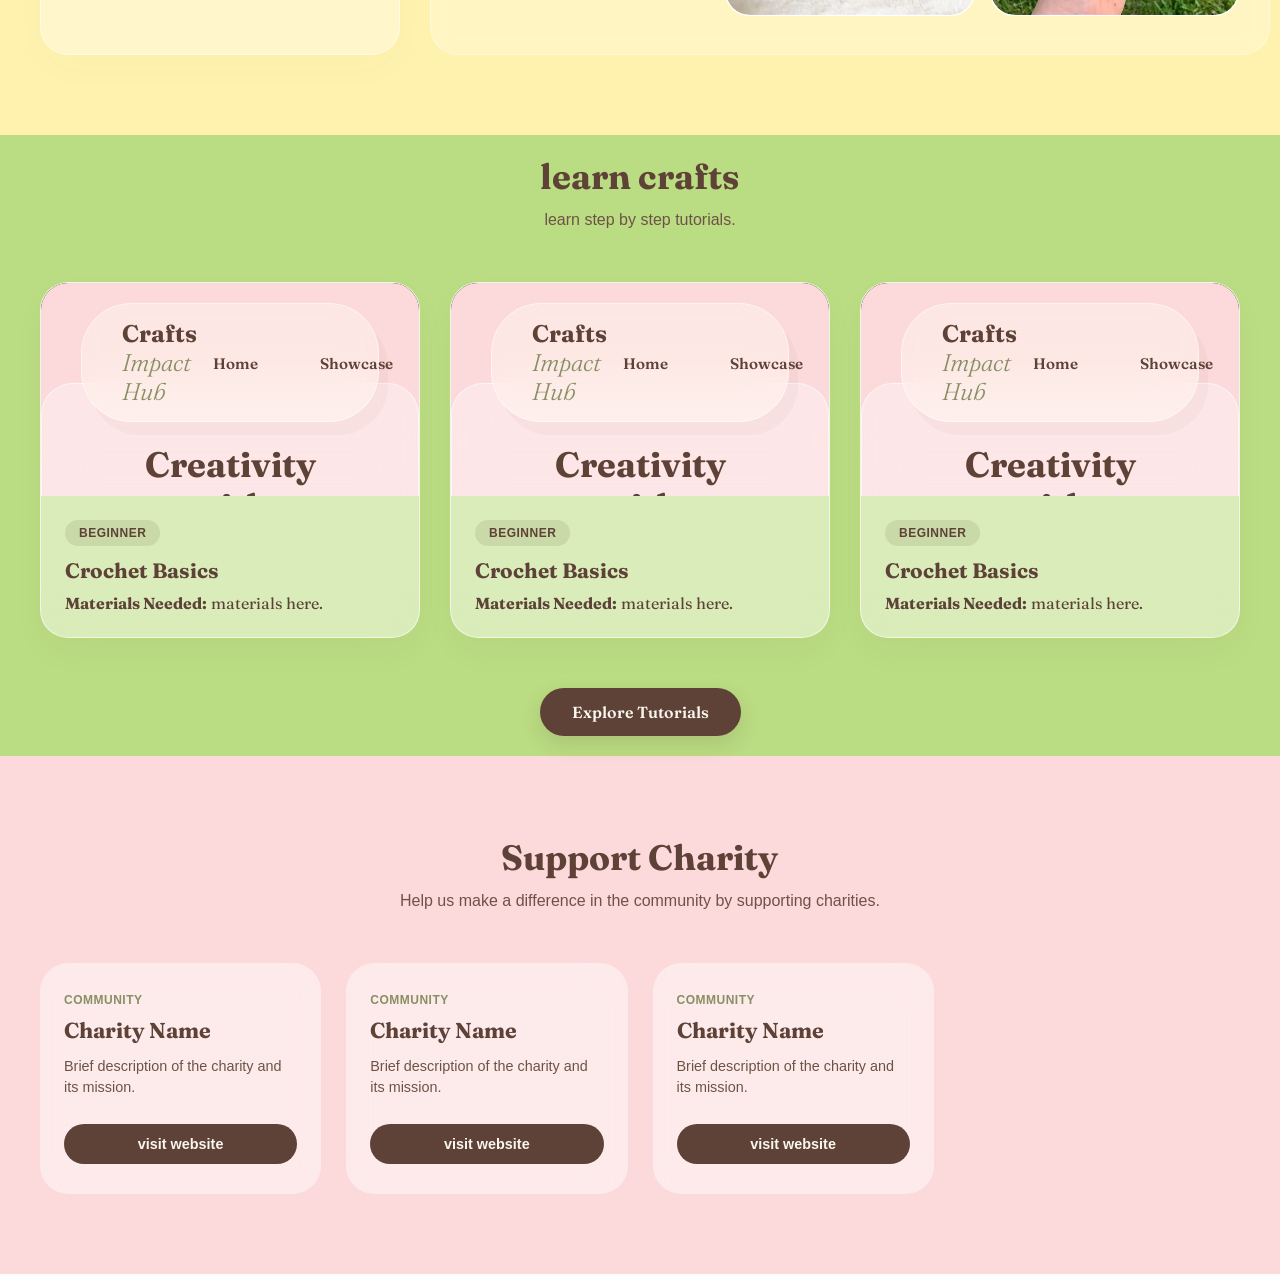
==== commit b7480581: "charity page content" ====
--- a/index.html
+++ b/index.html
@@ -7,8 +7,9 @@
 <link rel="preconnect" href="https://fonts.googleapis.com">
 <link rel="preconnect" href="https://fonts.gstatic.com" crossorigin>
 <link href="https://fonts.googleapis.com/css2?family=Fraunces:wght@300;400;600;700;800&display=swap" rel="stylesheet">
-    <link rel="stylesheet" href="style.css">
-    <link rel="stylesheet" href="tutorials.css">
+    <link rel="stylesheet" href="css/style.css">
+    <link rel="stylesheet" href="css/tutorials.css">
+    <link rel="stylesheet" href="css/charity.css">
 </head>
 <body>
 
@@ -112,85 +113,104 @@
     </section>
 
     <section id="Tutorials" class="learn-container">
-        <div class = "learn-header">
+        <div class="learn-header">
             <h2>learn crafts</h2>
             <p>learn step by step tutorials.</p>
         </div>
         <div class="tutorials-grid">
-            <article class = "tutorials-grid">
-                <div class="tutorials-card">
+            <article class="tutorials-card">
                     <div class="video-container">
                         <iframe
                             SRC="#"
                             title="Crochet Basics"
+                            allow="accelerometer; autoplay; clipboard-write; encrypted-media; gyroscope; picture-in-picture"
                             allowfullscreen>
                         </iframe>
                     </div>
                     <div class="card-details">
                         <span class="skill-badge">Beginner</span>
                         <h3>Crochet Basics</h3>
-                        <p class="materials-lists"><strong>Materials Needed:</strong> materials here.</p>
+                        <p class="material-lists"><strong>Materials Needed:</strong> materials here.</p>
                         </div>
             </article>
 
-            <div class="tutorials-grid">
-            <article class = "tutorials-grid">
-                <div class="tutorials-card">
+           <article class = "tutorials-card">
                     <div class="video-container">
                         <iframe
                             SRC="#"
                             title="Crochet Basics"
+                            allow="accelerometer; autoplay; clipboard-write; encrypted-media; gyroscope; picture-in-picture"
                             allowfullscreen>
                         </iframe>
                     </div>
                     <div class="card-details">
                         <span class="skill-badge">Beginner</span>
                         <h3>Crochet Basics</h3>
-                        <p class="materials-lists"><strong>Materials Needed:</strong> materials here.</p>
+                        <p class="material-lists"><strong>Materials Needed:</strong> materials here.</p>
                         </div>
             </article>
 
-            <article class="tutorials-grid">
-            <article class = "tutorials-grid">
-                <div class="tutorials-card">
+            <article class = "tutorials-card">
                     <div class="video-container">
                         <iframe
                             SRC="#"
                             title="Crochet Basics"
+                            allow="accelerometer; autoplay; clipboard-write; encrypted-media; gyroscope; picture-in-picture"
                             allowfullscreen>
                         </iframe>
                     </div>
                     <div class="card-details">
                         <span class="skill-badge">Beginner</span>
                         <h3>Crochet Basics</h3>
-                        <p class="materials-lists"><strong>Materials Needed:</strong> materials here.</p>
-                        </div>
-            </article>
-
-            <article class="tutorials-grid">
-            <article class = "tutorials-grid">
-                <div class="tutorials-card">
-                    <div class="video-container">
-                        <iframe
-                            SRC="#"
-                            title="Crochet Basics"
-                            allowfullscreen>
-                        </iframe>
-                    </div>
-                    <div class="card-details">
-                        <span class="skill-badge">Beginner</span>
-                        <h3>Crochet Basics</h3>
-                        <p class="materials-lists"><strong>Materials Needed:</strong> materials here.</p>
-                        </div>
-            </article>
-        </div>
-
-
-
-
-        </div>
-    </section>
-
+                        <p class="material-lists"><strong>Materials Needed:</strong> materials here.</p>
+                        </div>
+                    </article>
+                    </div>
+
+                    <div class="learn-action">
+                        <a href="tutorials.html" class="btn-explore">Explore Tutorials</a>
+                    </div>
+            </section>
+
+            <section id="charity" class="charity-container">
+                <div class="charity-header">
+                    <h2>Support Charity</h2>
+                    <p>Help us make a difference in the community by supporting charities.</p>
+                </div>
+
+                <div class="charity-grid">
+                    <article class="charity-card">
+                        <div class="charity-card-content">
+                            <span class="charity-category">community</span>
+                            <h3>Charity Name</h3>
+                            <p>Brief description of the charity and its mission.</p>
+                        </div>
+                        <a href="#" target="_blank" rel="noopener noreferrer" class="btn-charity">visit website</a>
+                    </article>
+
+                    <article class="charity-card">
+                        <div class="charity-card-content">
+                            <span class="charity-category">community</span>
+                            <h3>Charity Name</h3>
+                            <p>Brief description of the charity and its mission.</p>
+                        </div>
+                        <a href="#" target="_blank" rel="noopener noreferrer" class="btn-charity">visit website</a>
+                    </article>
+
+                    <article class="charity-card">
+                        <div class="charity-card-content">
+                            <span class="charity-category">community</span>
+                            <h3>Charity Name</h3>
+                            <p>Brief description of the charity and its mission.</p>
+                        </div>
+                        <a href="#" target="_blank" rel="noopener noreferrer" class="btn-charity">visit website</a>
+                    </article>
+
+
+                </div>
+            </section>
+
+           
    
         </script>
         </body>
--- a/css/style.css
+++ b/css/style.css
@@ -0,0 +1,330 @@
+*{
+    margin: 0;
+    padding: 0;
+    box-sizing: border-box;
+}
+
+html{
+    scroll-behavior: smooth;
+}
+
+body{
+    background-color: #faf6ee;
+    font-family: 'Fraunces', serif;
+    color: #5e4237;
+    overflow-x: hidden;
+}
+
+.navbar-container{
+    position: absolute;
+    top: 0;
+    left: 0;
+    width:100%;
+    z-index: 1000;
+    padding: 20px 40px;
+    display: flex;
+    justify-content: center;
+}
+
+.navbar-glass{
+    width: 100%;
+    max-width: 1200px;
+    display:flex;
+    justify-content: space-between;
+    align-items: center;
+    padding: 15px 40px;
+    background-color: rgba(255, 253, 242, 0.4);
+    backdrop-filter: blur(20px);
+    -webkit-backdrop-filter: blur(20px);
+    border: 1px solid rgba(255, 255, 255, 0.5);
+    border-radius: 50px;
+    box-shadow: 9px 13px 0 rgba(94,66,55,0.03);
+}
+.logo{
+    font-family: 'Fraunces', serif;
+    font-size: 1.5rem;
+    font-weight: 700;
+    color: #5e4237;
+}
+
+.logo span{
+    font-weight: 300;
+    font-style: italic;
+    color: #888f62;
+}
+
+.nav-links{
+    display: flex;
+    list-style: none;
+    gap: 30px;
+}
+
+.nav-links a{
+    text-decoration: none;
+    color: #5e4237;
+    font-size: 0.95rem;
+    font-weight: 600;
+    transition: color 0.3s ease;
+    padding: 6px 16px;
+    border-radius: 20px;
+}
+
+.nav-links a:hover, .nav-links{
+    color: #5e4237;
+}
+
+.hero-container{
+    position: relative;
+    min-height: 100vh;
+    background-color: #fcd9da;
+    display: flex;
+    align-items: center;
+    justify-content: center;
+    padding-top: 100px;
+}
+
+.hero-glass-card{
+    position: relative;
+    z-index: 10;
+    background: rgba(255, 255, 255, 0.35);
+    backdrop-filter: blur(25px);
+    -webkit-backdrop-filter: blur(25);
+    border: 1px solid rgba(255, 255, 255, 0.6);
+    border-radius: 32px;
+    padding: 60px 80px;
+    max-width: 800px;
+    text-align: center;
+    box-shadow: 0 20px 60 rgba(94,66,55,0.03);
+}
+
+.hero-glass-card h1{
+    font-size: 2.2rem;
+    font-weight: 700;
+    line-height: 1.2;
+    margin-bottom: 15px;
+    color: #5e4237;
+    margin-bottom: 20px;
+    display: inline-block;
+}
+
+.hero-glass-card p{
+    font-family: sans-serif;
+    font-size: 1rem;
+    line-height: 1.5;
+    color: #6d5347;
+    margin-bottom: 40px;
+}
+
+.btn-primary{
+    display: inline-block;
+    background-color: #5e4237;
+    color: #faf6ee;
+    text-decoration: none;
+    font-weight: 600;
+    border-radius: 30px;
+    padding: 16px 36px;
+    transition: all 0.2s ease;
+    box-shadow: 0 8px 20px rgba(94, 66, 55, 0.25);
+
+}
+
+.btn-primary:hover{
+    box-shadow: 0 6px 0 #888f62;
+    transform: translateY(-3px);
+    box-shadow: 0 12px 30px rgba(94, 66, 55, 0.35);
+}
+
+.showcase-container{
+    background-color: #fff2af;
+    padding: 80px 40px;
+    width: 100%;
+    display: flex;
+    justify-content: center;
+}
+
+.showcase-split-layout{
+    display: flex;
+    gap: 30px;
+    width: 100%;
+    max-width: 1300px;
+}
+
+.showcase-sidebar-glass{
+    flex: 0 0 30%;
+    background: rgba(255, 255, 255, 0.35);
+    backdrop-filter: blur(20px);
+    -webkit-backdrop-filter: blur(20px);
+    border: 1px solid rgba(255, 255, 255, 0.5);
+    border-radius: 28px;
+    padding: 40px 30px;
+    display: flex;
+    flex-direction: column;
+    justify-content: space-between;
+    height: 75vh;
+    box-shadow: 0 15px 35px rgba(94, 66, 55, 0.02);
+}
+
+.sidebar-header h2{
+    font-size: 2.2rem;
+    font-weight: 700;
+    line-height: 1.2;
+    margin-bottom: 15px;
+    color: #5e4237;
+}
+
+.sidebar-header p{
+    font-family: sans-serif;
+    font-size: 0.95rem;
+    line-height: 1.5;
+    color: #6d5347;
+}
+
+.sidebar-filters{
+    list-style: none;
+    display: flex;
+    flex-direction: column;
+    gap: 12px;
+    margin-top: 30px;
+}
+
+.filter-btn{
+    width: 100%;
+    text-align: left;
+    background: transparent;
+    border: none;
+    font-family: sans-serif;
+    font-size: 0.95rem;
+    font-weight: 600;
+    color: #5e4237;
+    padding: 12px 20px;
+    border-radius: 15px;
+    cursor: pointer;
+    transition: all 0.25s ease;
+}
+
+.filter-btn:hover, .filter-btn.active{
+    background: rgba(255, 255, 255, 0.7);
+    color: #5e4237;
+    transform: translateX(4px);
+}
+
+.gallery-scroll-box{
+    flex: 0 0 70%;
+    height: 75vh;
+    background: rgba(255, 255, 255, 0.25);
+    backdrop-filter: blur(10px);
+    -webkit-backdrop-filter: blur(10px);
+    border: 1px solid rgba(255, 255, 255, 0.4);
+    border-radius: 28px;
+    padding: 30px;
+    overflow-x: hidden;
+    overflow-y: auto;
+    scrollbar-width: thin;
+}
+
+.gallery-scroll-box::-webkit-scrollbar{
+    width: 8px;
+}
+.gallery-scroll-box::-webkit-scrollbar-track{
+    background: rgba(255, 255, 255, 0.1);
+    border-radius: 10px;
+}
+.gallery-scroll-box::-webkit-scrollbar-thumb{
+    background: rgba(94, 66, 55, 0.25);
+    border-radius: 10px;
+}
+
+.pinterest-grid{
+    column-count:3;
+    column-gap: 15px;
+    width: 100%;
+}
+
+.pin-card{
+    position: relative;
+    display: inline-block;
+    width: 100%;
+    margin-bottom: 20px;
+    overflow: hidden;
+    border-radius: 24px;
+    background-color: #fff;
+    border: 1px solid rgba(255, 255, 255, 0.4);
+    transition: transform 0.4s cubic-bezier(0.165, 0.84, 0.44, 1), box-shadow 0.4s ease;
+    transform: translateZ(0);
+}
+
+.pin-card img{
+    width: 100%;
+    height: auto;
+    display: block;
+    border-radius: 24px;
+}
+
+.item-short{grid-row-end: span 16;}
+.item-medium{grid-row-end: span 22;}
+.item-tall{grid-row-end: span 28;}
+
+.pin-card:hover{
+    transform: translateY(-5px);
+    box-shadow: 0 20px 40px rgba(94,66,55,0.08);
+}
+
+.pin-card:hover img{
+    transform: scale(1.02);
+}
+
+.glass-overlay{
+    position: absolute;
+    bottom: 0;
+    left: 0;
+    width: 100%;
+    padding: 24px;
+    background: rgba(255, 253, 242, 0.8);
+    backdrop-filter: blur(12px);
+    -webkit-backdrop-filter: blur(12px);
+    border-top: 1px solid rgba(255, 255, 255, 0.4);
+    border-bottom-left-radius: 24px;
+    border-top-right-radius: 24px;
+    transform: translateY(100%);
+    transition: transform 0.35s cubic-bezier(0.25, 0.46, 0.45, 0.94)
+}
+
+.pin-card:hover .glass-overlay{
+    transform: translateY(0);
+}
+
+.glass-overlay h3{
+    font-size: 1.15rem;
+    font-family: 'Fraunces', serif;
+    color: #2b1e19;
+    margin-bottom: 2px;
+}
+
+.glass-overlay p{
+    font-size: 0.85rem;
+    font-family: 'Inter', serif;
+    color: #6d5347;
+}
+
+@media (max-width: 968px){
+    .showcase-split-layout{
+        flex-direction: column;
+    }
+    .showcase-sidebar-glass, .gallery-scroll-box{
+        flex: 0 0 100%;
+        height: auto;
+    }
+    .pinterest-grid{
+        column-count: 2;
+    }
+}
+
+@media (max-width: 600px){
+    .showcase-container{
+        padding: 40px 20px
+    }
+    .pinterest-grid{
+        column-count: 1;
+    }
+}
+
--- a/css/tutorials.css
+++ b/css/tutorials.css
@@ -0,0 +1,144 @@
+.learn-container{
+    background-color: #badc82;
+    padding: 20px 40px;
+    width: 100%;
+    display: flex;
+    flex-direction: column;
+    align-items: center;
+}
+
+.learn-header{
+    text-align: center;
+    max-width: 650px;
+    margin-bottom: 50px;
+}
+
+.learn-header h2{
+    font-family: 'Fraunces',serif;
+    font-size: 2.2rem;
+    font-weight: 700;
+    color: #5e4237;
+    margin-bottom: 10px;
+}
+
+.learn-header p{
+    font-family: sans-serif;
+    font-size: 1rem;
+    line-height: 1.5;
+    color: #6d5347;
+}
+
+.tutorials-grid{
+    display: grid;
+    grid-template-columns: repeat(3, 1fr);
+    gap: 30px;
+    max-width: 1200px;
+    width: 100%;
+}
+
+.tutorials-card{
+    width: 100%;
+    height: auto;
+    background-color: rgba(255, 255, 255, 0.45);
+    backdrop-filter: blur(20px);
+    -webkit-backdrop-filter: blur(20px);
+    border: 1px solid rgba(255, 255, 255, 0.6);
+    border-radius: 28px;
+    overflow: hidden;
+    display: flex;
+    flex-direction: column;
+    box-shadow: 0 15px 35px rgba(94, 66, 55, 0.03);
+    transition: transform 0.35s ease, box-shadow 0.35s ease;
+}
+
+.video-container{
+    position: relative;
+    width: 100%;
+    padding-top: 56.25%;
+    background-color: #000;
+}
+
+.video-container iframe{
+    position: absolute;
+    height: 100%;
+    top: 0;
+    left: 0;
+    width: 100%;
+    border: none;
+}
+
+.card-details{
+    padding: 24px;
+    display: flex;
+    flex-direction: column;
+    flex-grow: 1;
+}
+
+.skill-badge{
+    align-self: flex-start;
+    background-color: rgba(136, 143, 98 , 0.2);
+    color: #5e4237;
+    font-family: sans-serif;
+    font-size: 0.75rem;
+    font-weight: 700;
+    padding: 6px 14px;
+    border-radius: 20px;
+    text-transform: uppercase;
+    letter-spacing: 0.5px;
+    margin-bottom: 12px;
+}
+
+.card-details h3{
+    font-family: 'Fraunces', serif;
+    font-size: 1.3rem;
+    color: #5e4237;
+    margin-bottom: 10px;
+}
+
+.materials-list{
+    font-family: sans-serif;
+    font-size: 0.8rem;
+    line-height: 1.4;
+    color: #6d5347;
+    margin-top: auto;
+}
+
+.learn-action{
+    margin-top: 50px;
+}
+
+.btn-explore{
+    display: inline-block;
+    background-color: #5e4237;
+    color: #faf6ee;
+    text-decoration: none;
+    font-family: 'Fraunces', serif;
+    font-size: 1rem;
+    font-weight: 600;
+    border-radius: 30px;
+    padding: 14px 32px;
+    transition: all 0.3s ease;
+    box-shadow: 0 8px 20px rgba(94, 66, 55, 0.15);
+}
+
+.btn-explore:hover{
+    background-color: #888f62;
+    transform: translateY(-2px);
+    box-shadow: 0 12px 24px rgba(94, 66, 55, 0.2);
+}
+
+@media(max-width: 1024px) {
+    .tutorials-grid{
+        grid-template-columns: repeat(2, 1fr);
+    }
+}
+
+@media(max-width: 650px) {
+    .tutorials-grid{
+        grid-template-columns: 1fr;
+    }
+
+    .learn-container{
+        padding: 60px 20px;
+    }
+}
--- a/css/charity.css
+++ b/css/charity.css
@@ -0,0 +1,115 @@
+.charity-container{
+    background-color: #fcd9da;
+    padding: 80px 40px;
+    width: 100%;
+    display: flex;
+    flex-direction: column;
+    align-items: center;
+}
+
+.charity-header{
+    text-align: center;
+    max-width: 650px;
+    margin-bottom: 50px;
+}
+.charity-header h2{
+    font-family: 'Fraunces', serif;
+    font-size: 2.2rem;
+    font-weight: 700;
+    margin-bottom: 10px;
+}
+
+.charity-header p{
+    font-family: sans-serif;
+    font-size: 1rem;
+    line-height: 1.5;
+    color: #6d5347;
+}
+
+.charity-grid{
+    display: grid;
+    grid-template-columns: repeat(4, 1fr);
+    gap: 25px;
+    max-width: 1300px;
+    width: 100%;
+}
+
+.charity-card{
+    background: rgba(255, 255, 255, 0.45);
+    backdrop-filter: blur(20px);
+    -webkit-backdrop-filter: blur(20px);
+    border-radius: 28px;
+    padding: 30px 24px;
+    display: flex;
+    flex-direction: column;
+    justify-content: space-between;
+    box-shadow: 0 15 35px rgba(94, 66, 55, 0.1);
+    transition: transform 0.3s ease, box-shadow 0.3s ease;
+}
+
+.charity-card:hover{
+    transform: translateY(-5px);
+    box-shadow: 0 20px 40px rgba(94, 66, 55, 0.1);
+}
+
+.charity-card-content{
+    display: flex;
+    flex-direction: column;
+    margin-bottom: 25px;
+}
+
+.charity-category{
+    font-family: sans-serif;
+    font-size: 0.75rem;
+    font-weight: 700;
+    color: #888f62;
+    text-transform: uppercase;
+    letter-spacing: 0.5px;
+    margin-bottom: 10px;
+}
+
+.charity-card-content h3{
+    font-family: 'Fraunces', serif;
+    font-size: 1.35rem;
+    color: #5e4237;
+    margin-bottom: 12px;
+}
+
+.charity-card-content p{
+    font-family: sans-serif;
+    font-size: 0.9rem;
+    line-height: 1.5;
+    color: #6d5347;
+}
+
+.btn-charity{
+    display: inline-block;
+    text-align: center;
+    background-color: #5e4237;
+    color: #faf6ee;
+    text-decoration: none;
+    font-family: sans-serif;
+    font-size: 0.9rem;
+    font-weight: 600;
+    border-radius: 25px;
+    padding: 12px 20px;
+    transition: all 0.3s ease;
+}
+
+.btn-charity:hover{
+    background-color: #888f62;
+    transform: translateY(-2px);
+}
+
+@media (max-width: 1024px){
+    .charity-grid{
+        grid-template-columns: repeat(2, 1fr);
+    }
+}
+
+@media (max-width: 600px){
+    .charity-grid{
+        grid-template-columns: 1fr;
+    }
+}
+
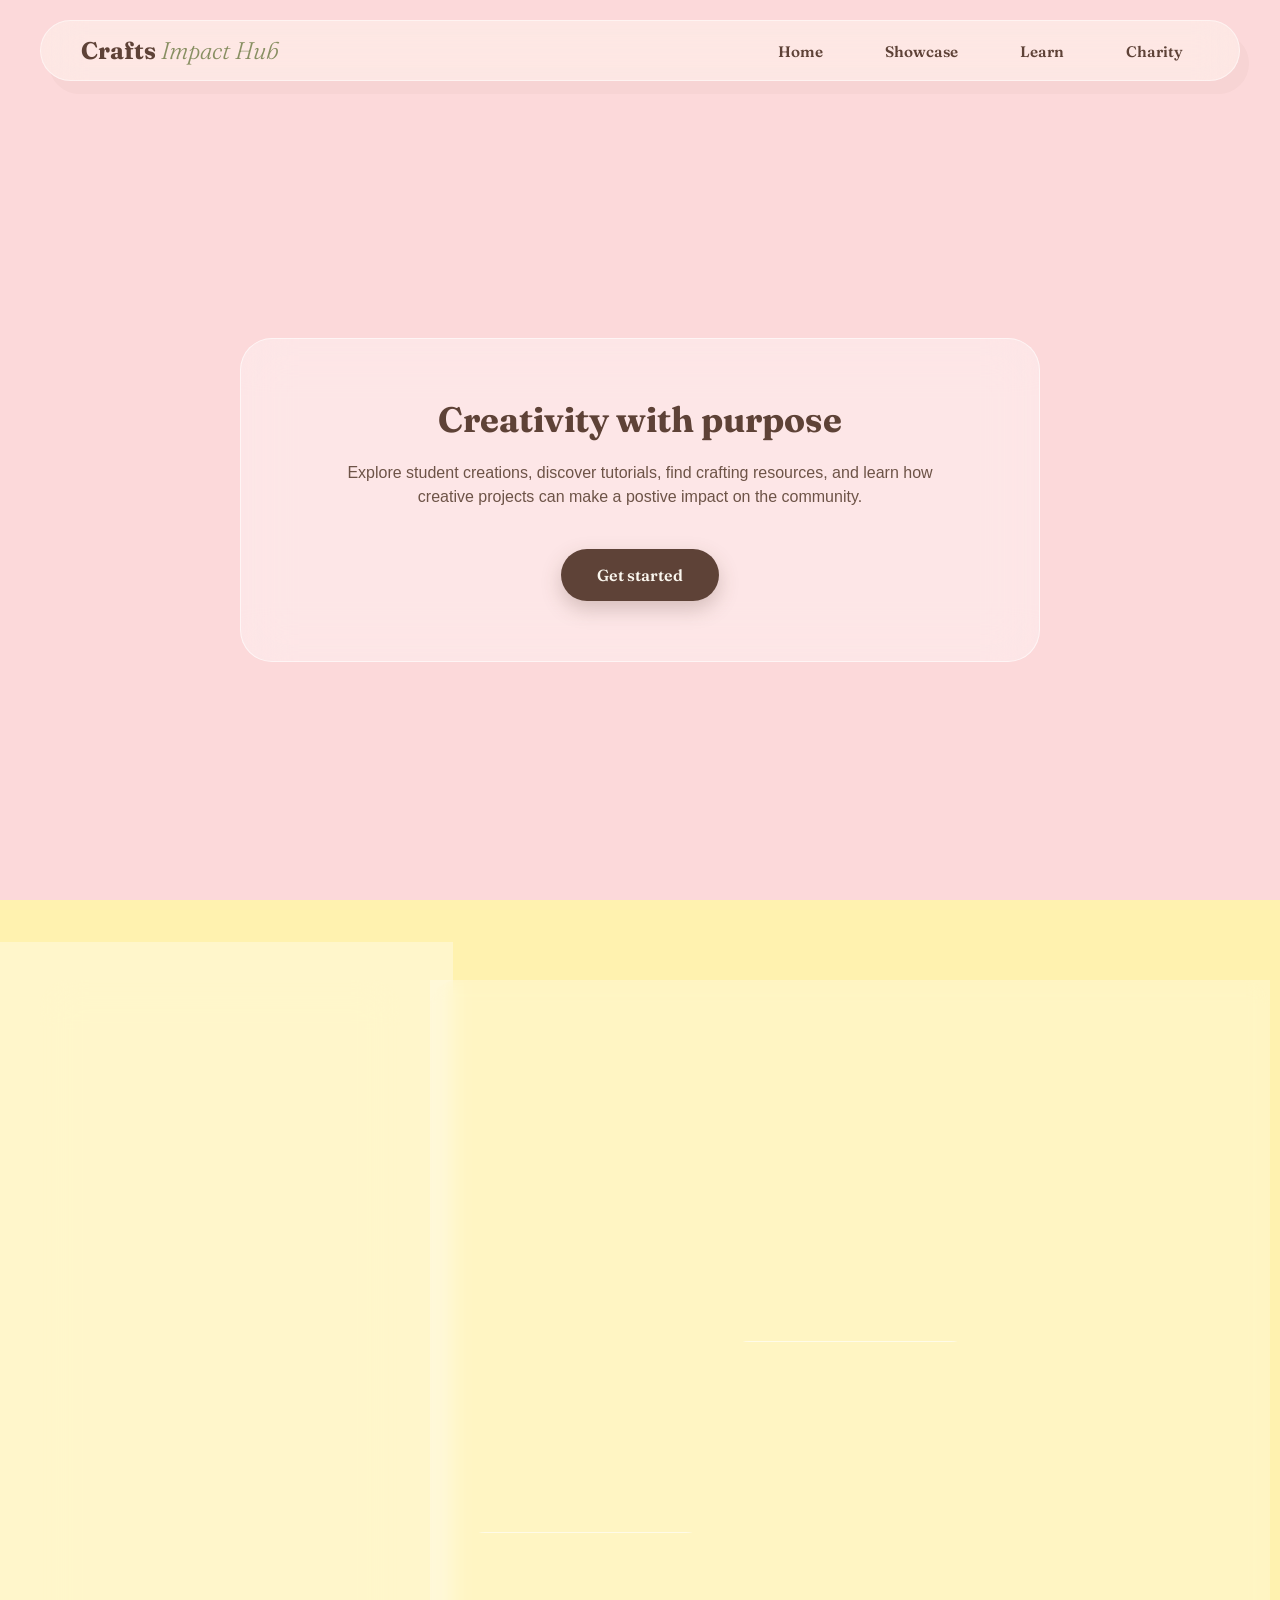
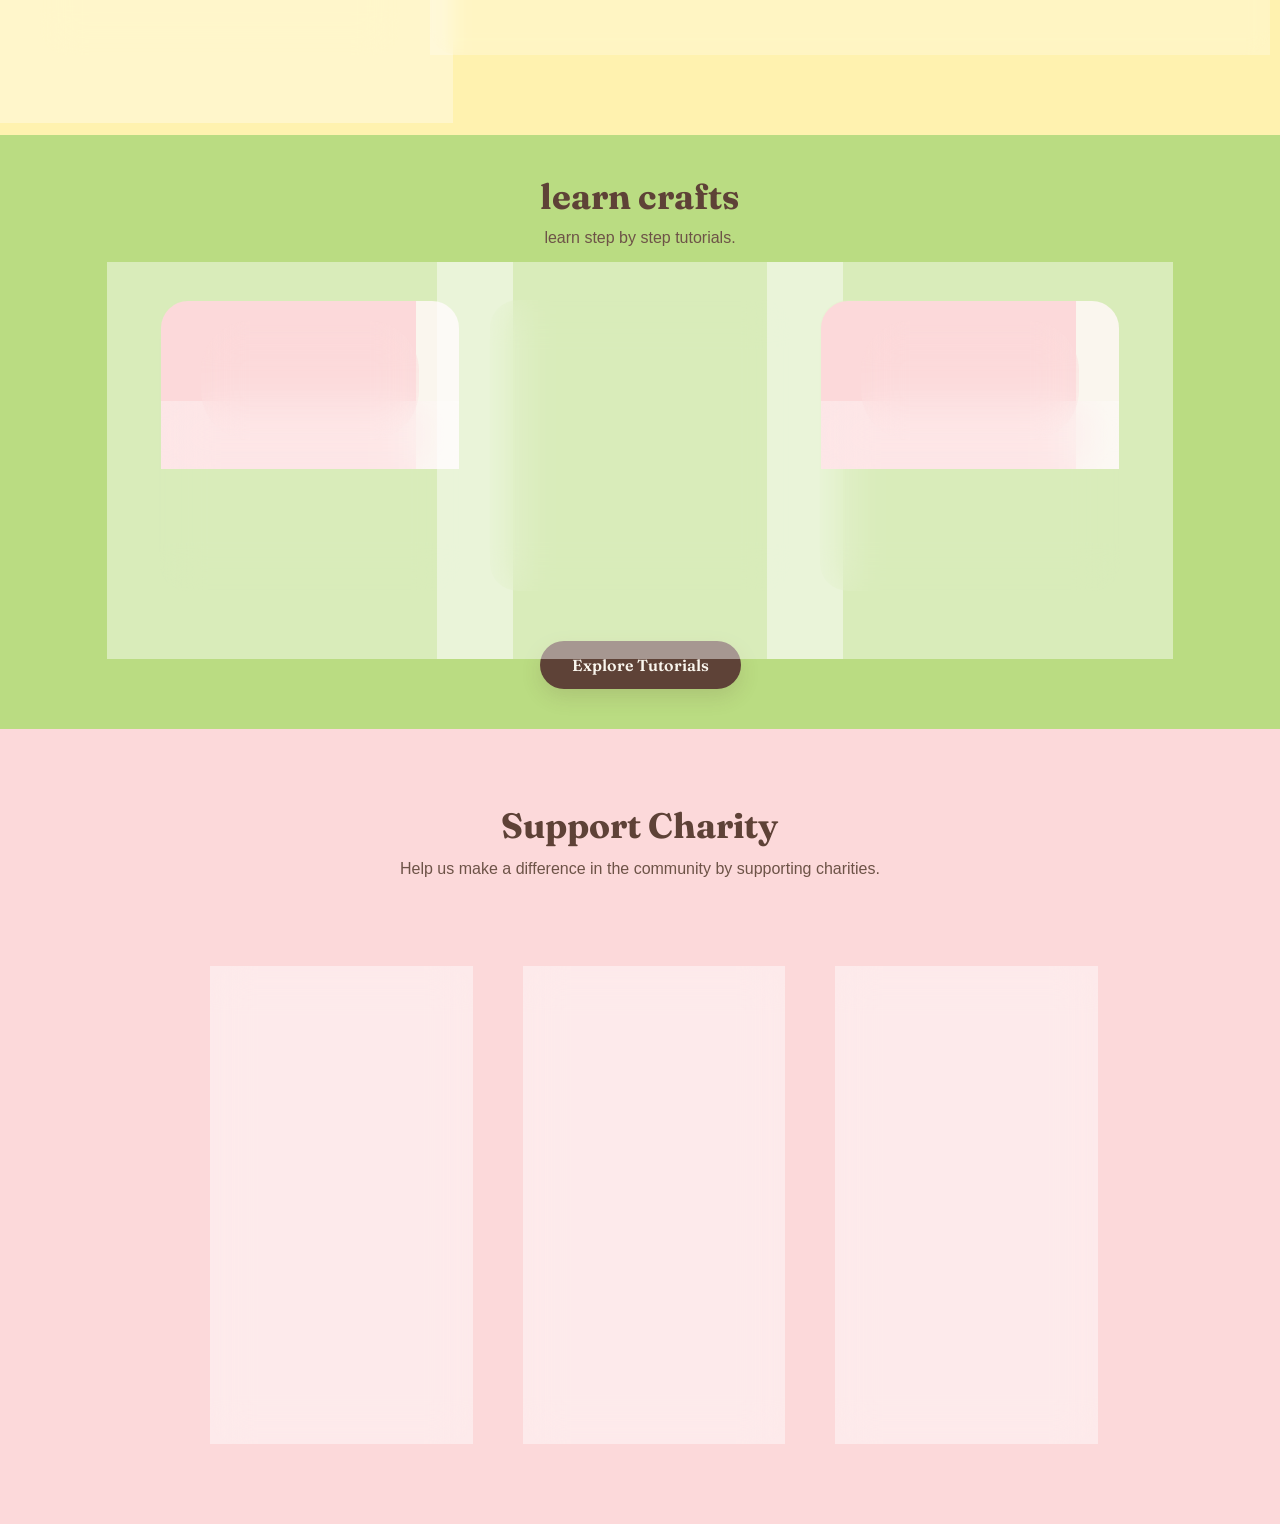
==== commit 5b1fd8ad: "tutorials database, json, css, html, and js" ====
--- a/index.html
+++ b/index.html
@@ -10,6 +10,7 @@
     <link rel="stylesheet" href="css/style.css">
     <link rel="stylesheet" href="css/tutorials.css">
     <link rel="stylesheet" href="css/charity.css">
+
 </head>
 <body>
 
@@ -121,7 +122,7 @@
             <article class="tutorials-card">
                     <div class="video-container">
                         <iframe
-                            SRC="#"
+                            src="#"
                             title="Crochet Basics"
                             allow="accelerometer; autoplay; clipboard-write; encrypted-media; gyroscope; picture-in-picture"
                             allowfullscreen>
@@ -130,14 +131,13 @@
                     <div class="card-details">
                         <span class="skill-badge">Beginner</span>
                         <h3>Crochet Basics</h3>
-                        <p class="material-lists"><strong>Materials Needed:</strong> materials here.</p>
                         </div>
             </article>
 
            <article class = "tutorials-card">
                     <div class="video-container">
                         <iframe
-                            SRC="#"
+                            src="https://www.youtube.com/embed/3PAu4Piyclc"
                             title="Crochet Basics"
                             allow="accelerometer; autoplay; clipboard-write; encrypted-media; gyroscope; picture-in-picture"
                             allowfullscreen>
@@ -146,14 +146,13 @@
                     <div class="card-details">
                         <span class="skill-badge">Beginner</span>
                         <h3>Crochet Basics</h3>
-                        <p class="material-lists"><strong>Materials Needed:</strong> materials here.</p>
                         </div>
             </article>
 
             <article class = "tutorials-card">
                     <div class="video-container">
                         <iframe
-                            SRC="#"
+                            src="#"
                             title="Crochet Basics"
                             allow="accelerometer; autoplay; clipboard-write; encrypted-media; gyroscope; picture-in-picture"
                             allowfullscreen>
@@ -162,7 +161,6 @@
                     <div class="card-details">
                         <span class="skill-badge">Beginner</span>
                         <h3>Crochet Basics</h3>
-                        <p class="material-lists"><strong>Materials Needed:</strong> materials here.</p>
                         </div>
                     </article>
                     </div>
@@ -180,39 +178,39 @@
 
                 <div class="charity-grid">
                     <article class="charity-card">
+                        <div class="charity-card-img">
+                            <img src="images/crafting thread of aroha.png" alt="Crafting Threads">
+                        </div>
                         <div class="charity-card-content">
-                            <span class="charity-category">community</span>
-                            <h3>Charity Name</h3>
-                            <p>Brief description of the charity and its mission.</p>
-                        </div>
-                        <a href="#" target="_blank" rel="noopener noreferrer" class="btn-charity">visit website</a>
+                            <h3>Crafting Threads for Aroha</h3>
+                            <p>A grassroots community initiative that creates and collects handmade items to bring comfort, warmth, and aroha to vulnerable whānau.</p>
+                        </div>
+                        <a href="https://www.craftingthreadsofaroha.nz/" target="_blank" rel="noopener noreferrer" class="btn-charity">visit website</a>
                     </article>
 
                     <article class="charity-card">
+                        <div class="charity-card-img">
+                            <img src="images/give a kid a blanket.webp" alt="Give a kid blanket">
+                        </div>
                         <div class="charity-card-content">
-                            <span class="charity-category">community</span>
-                            <h3>Charity Name</h3>
-                            <p>Brief description of the charity and its mission.</p>
-                        </div>
-                        <a href="#" target="_blank" rel="noopener noreferrer" class="btn-charity">visit website</a>
+                            <h3>Give a kid blanket</h3>
+                            <p>A community-action project collecting and distributing warmth items like blankts, pjs, and beanies to children and whānau in need.</p>
+                        </div>
+                        <a href="https://giveakidablanket.co.nz/about/" target="_blank" rel="noopener noreferrer" class="btn-charity">visit website</a>
                     </article>
 
                     <article class="charity-card">
+                        <div class="charity-card-img">
+                            <img src="images/variety.png" alt="Variety">
+                        </div>
                         <div class="charity-card-content">
-                            <span class="charity-category">community</span>
-                            <h3>Charity Name</h3>
-                            <p>Brief description of the charity and its mission.</p>
-                        </div>
-                        <a href="#" target="_blank" rel="noopener noreferrer" class="btn-charity">visit website</a>
-                    </article>
-
-
+                            <h3>Variety</h3>
+                            <p>Helps Kiwi kids in need by providing essentials like clothing, bedding, and educational resources so every child can thrive and fulfill their potential.</p>
+                        </div>
+                        <a href="https://www.variety.org.nz/" target="_blank" rel="noopener noreferrer" class="btn-charity">visit website</a>
+                    </article>
                 </div>
             </section>
-
-           
-   
-        </script>
         </body>
         </html>
     
--- a/css/tutorials.css
+++ b/css/tutorials.css
@@ -1,6 +1,6 @@
 .learn-container{
     background-color: #badc82;
-    padding: 20px 40px;
+    padding: 40px 40px;
     width: 100%;
     display: flex;
     flex-direction: column;
@@ -18,7 +18,7 @@
     font-size: 2.2rem;
     font-weight: 700;
     color: #5e4237;
-    margin-bottom: 10px;
+    margin-bottom: 8px;
 }
 
 .learn-header p{
@@ -33,7 +33,7 @@
     grid-template-columns: repeat(3, 1fr);
     gap: 30px;
     max-width: 1200px;
-    width: 100%;
+    width: 80%;
 }
 
 .tutorials-card{
--- a/css/charity.css
+++ b/css/charity.css
@@ -10,8 +10,10 @@
 .charity-header{
     text-align: center;
     max-width: 650px;
-    margin-bottom: 50px;
+    margin-bottom: 20px;
+    margin-top: -5px;
 }
+
 .charity-header h2{
     font-family: 'Fraunces', serif;
     font-size: 2.2rem;
@@ -24,14 +26,17 @@
     font-size: 1rem;
     line-height: 1.5;
     color: #6d5347;
+    margin-bottom: 50px;
 }
 
 .charity-grid{
     display: grid;
     grid-template-columns: repeat(4, 1fr);
-    gap: 25px;
+    gap: 50px;
     max-width: 1300px;
     width: 100%;
+    margin-left: 340px;
+    margin-top: 15px;
 }
 
 .charity-card{
@@ -39,12 +44,13 @@
     backdrop-filter: blur(20px);
     -webkit-backdrop-filter: blur(20px);
     border-radius: 28px;
-    padding: 30px 24px;
+    padding: 0;
     display: flex;
     flex-direction: column;
     justify-content: space-between;
     box-shadow: 0 15 35px rgba(94, 66, 55, 0.1);
     transition: transform 0.3s ease, box-shadow 0.3s ease;
+    overflow: hidden;
 }
 
 .charity-card:hover{
@@ -52,20 +58,24 @@
     box-shadow: 0 20px 40px rgba(94, 66, 55, 0.1);
 }
 
+.charity-card-img{
+    width: 100%;
+    height: 160px;
+    overflow: hidden;
+    background-color: #5e4237;
+}
+
+.charity-card-img img{
+    width: 100%;
+    height: 100%;
+    object-fit: cover;
+    transition: transform 0.3s ease;
+}
+
 .charity-card-content{
     display: flex;
     flex-direction: column;
-    margin-bottom: 25px;
-}
-
-.charity-category{
-    font-family: sans-serif;
-    font-size: 0.75rem;
-    font-weight: 700;
-    color: #888f62;
-    text-transform: uppercase;
-    letter-spacing: 0.5px;
-    margin-bottom: 10px;
+    padding: 40px 25px 40px 25px;
 }
 
 .charity-card-content h3{
@@ -83,6 +93,7 @@
 }
 
 .btn-charity{
+    margin: 0 24px 24px 24px;
     display: inline-block;
     text-align: center;
     background-color: #5e4237;
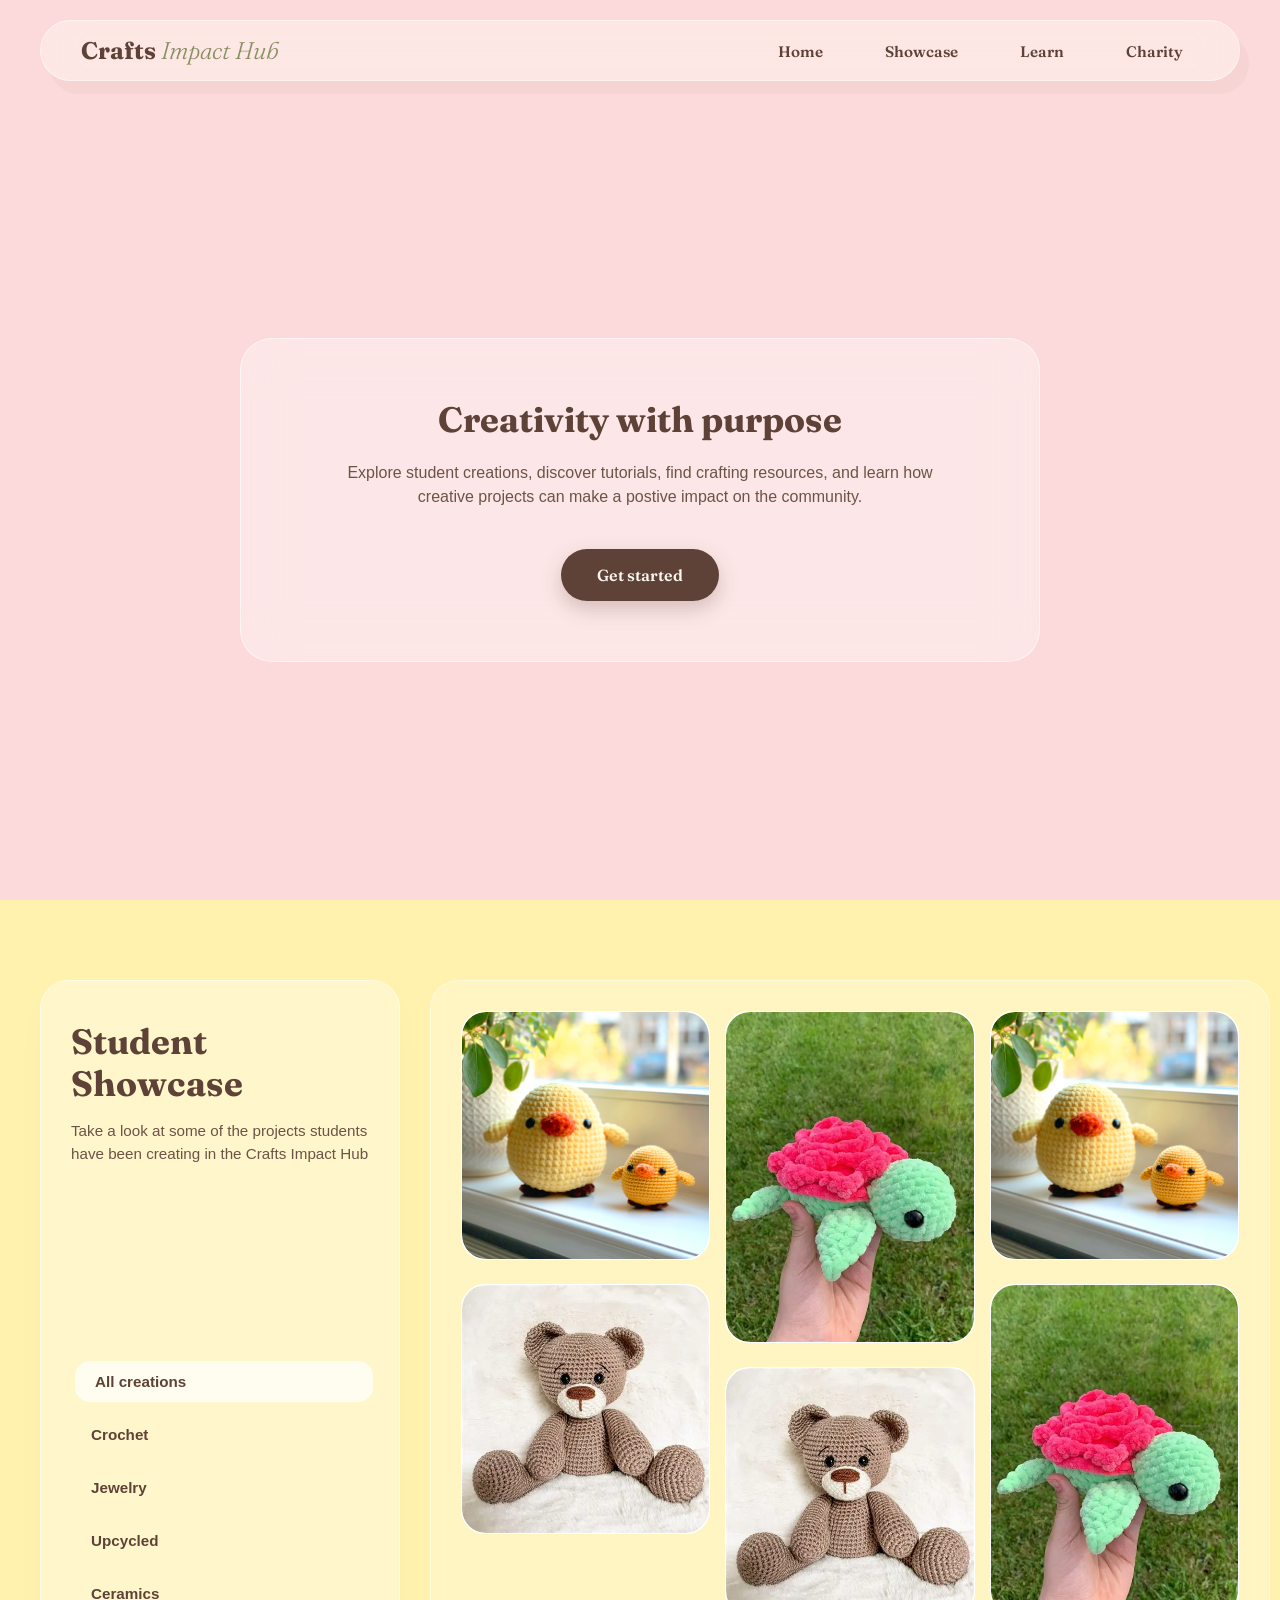
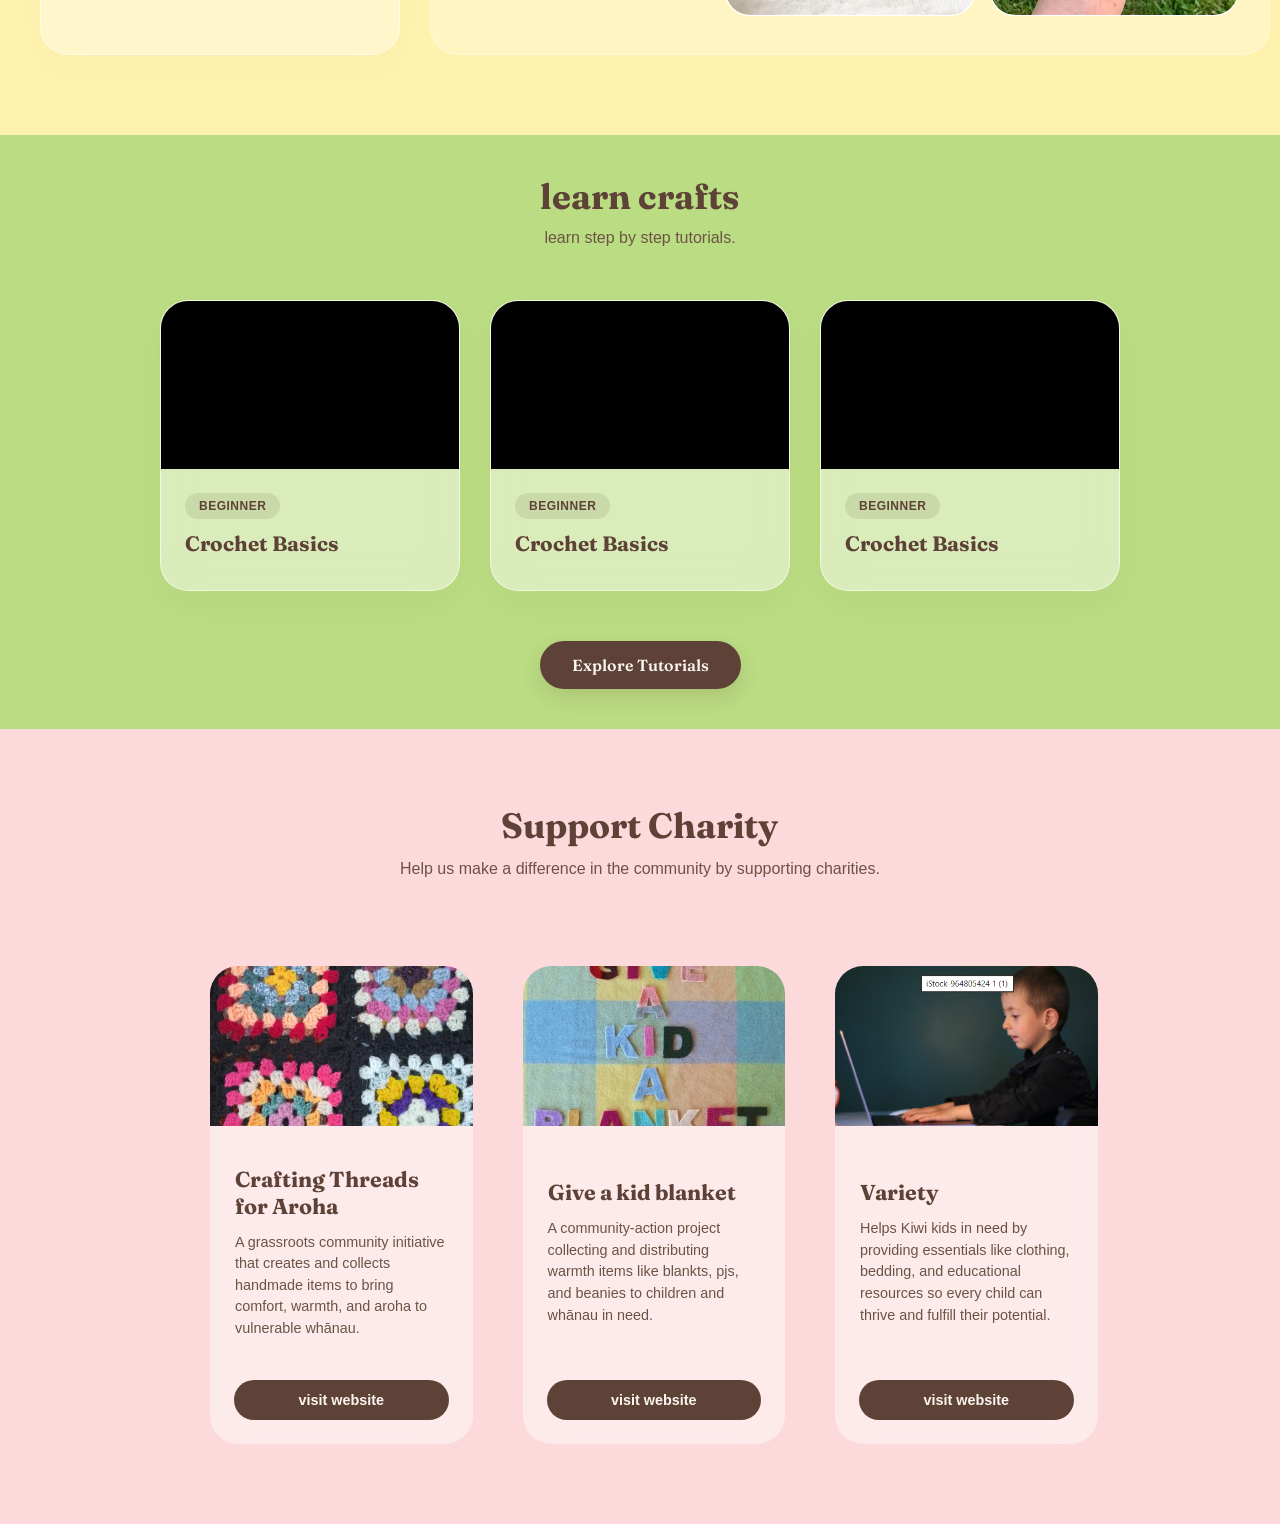
==== commit d59636e8: "db changes" ====
--- a/index.html
+++ b/index.html
@@ -122,7 +122,7 @@
             <article class="tutorials-card">
                     <div class="video-container">
                         <iframe
-                            src="#"
+                            src="https://www.youtube.com/watch?v=DKAKxjnA8aY"
                             title="Crochet Basics"
                             allow="accelerometer; autoplay; clipboard-write; encrypted-media; gyroscope; picture-in-picture"
                             allowfullscreen>
@@ -152,7 +152,7 @@
             <article class = "tutorials-card">
                     <div class="video-container">
                         <iframe
-                            src="#"
+                            src="https://www.youtube.com/watch?v=7j22vG4Toa0"
                             title="Crochet Basics"
                             allow="accelerometer; autoplay; clipboard-write; encrypted-media; gyroscope; picture-in-picture"
                             allowfullscreen>
@@ -196,7 +196,7 @@
                             <h3>Give a kid blanket</h3>
                             <p>A community-action project collecting and distributing warmth items like blankts, pjs, and beanies to children and whānau in need.</p>
                         </div>
-                        <a href="https://giveakidablanket.co.nz/about/" target="_blank" rel="noopener noreferrer" class="btn-charity">visit website</a>
+                        <a href="https://giveakidablanket.co.nz/" target="_blank" rel="noopener noreferrer" class="btn-charity">visit website</a>
                     </article>
 
                     <article class="charity-card">
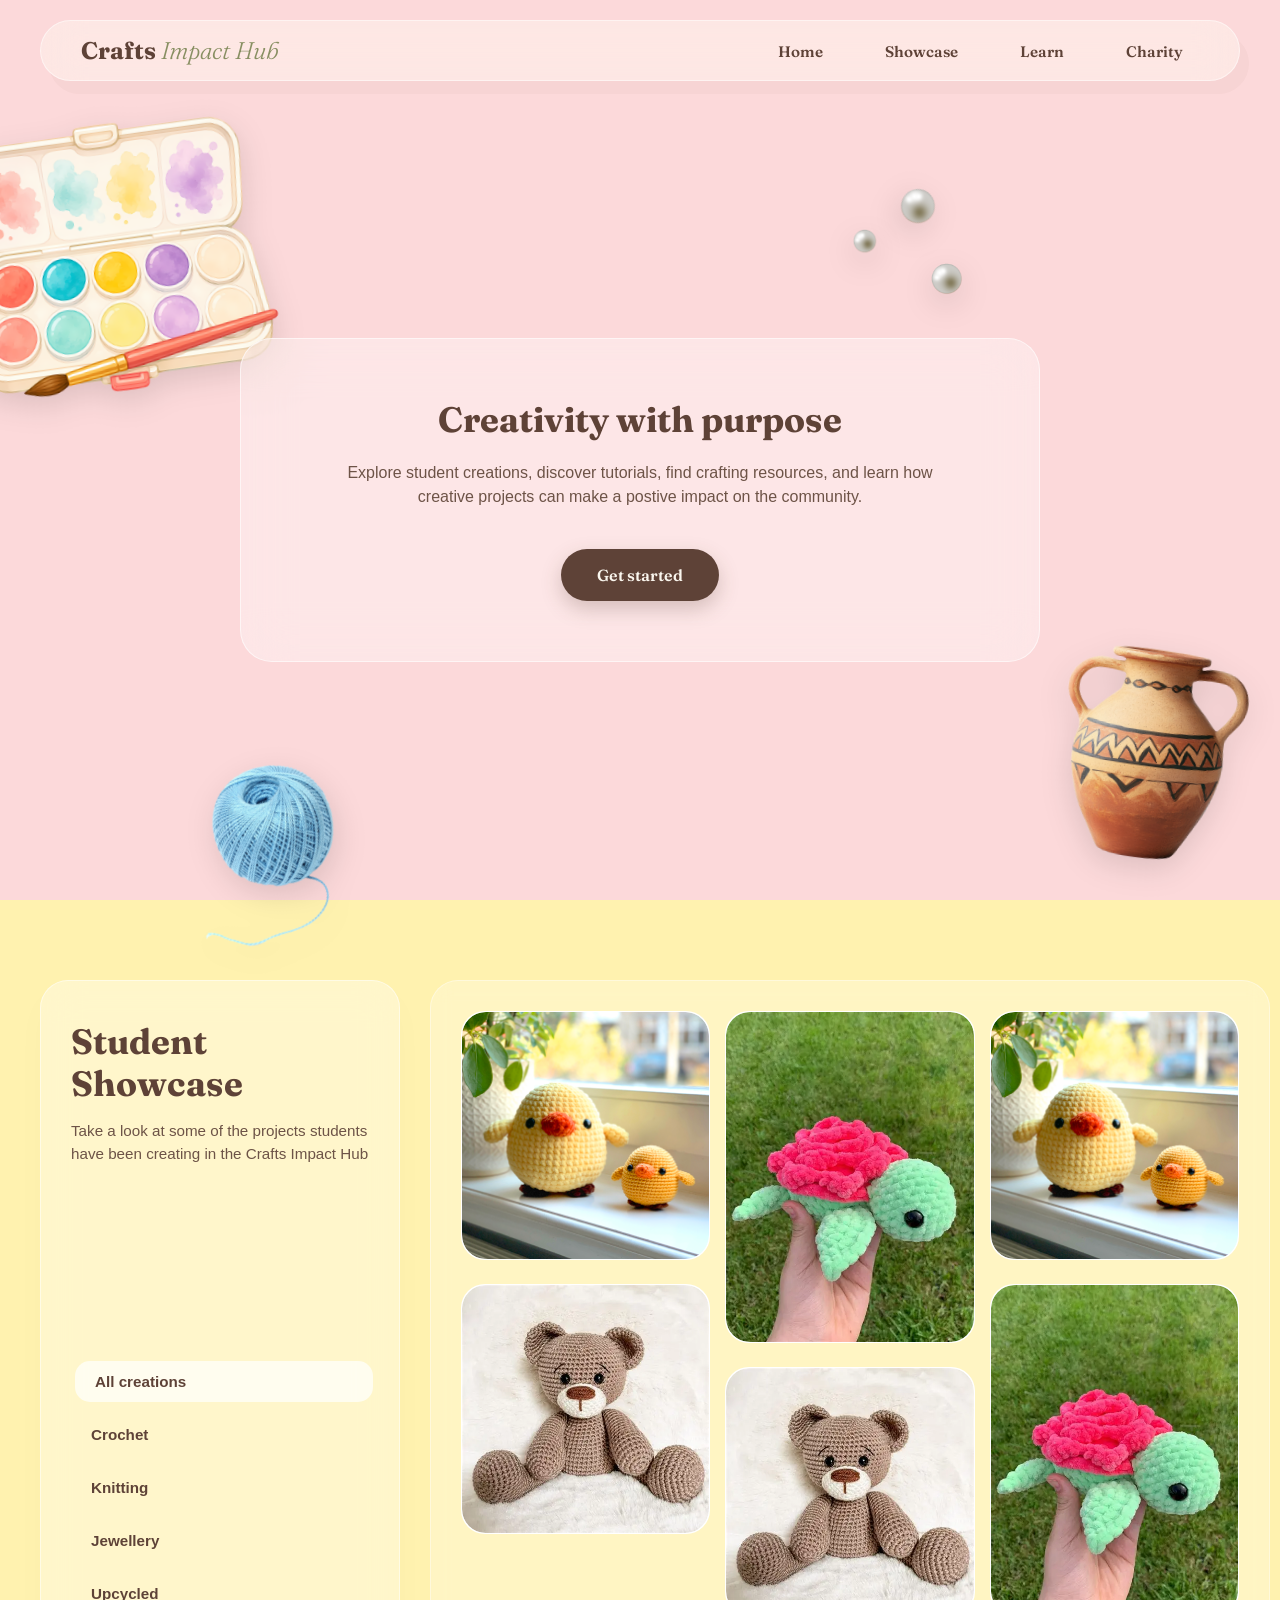
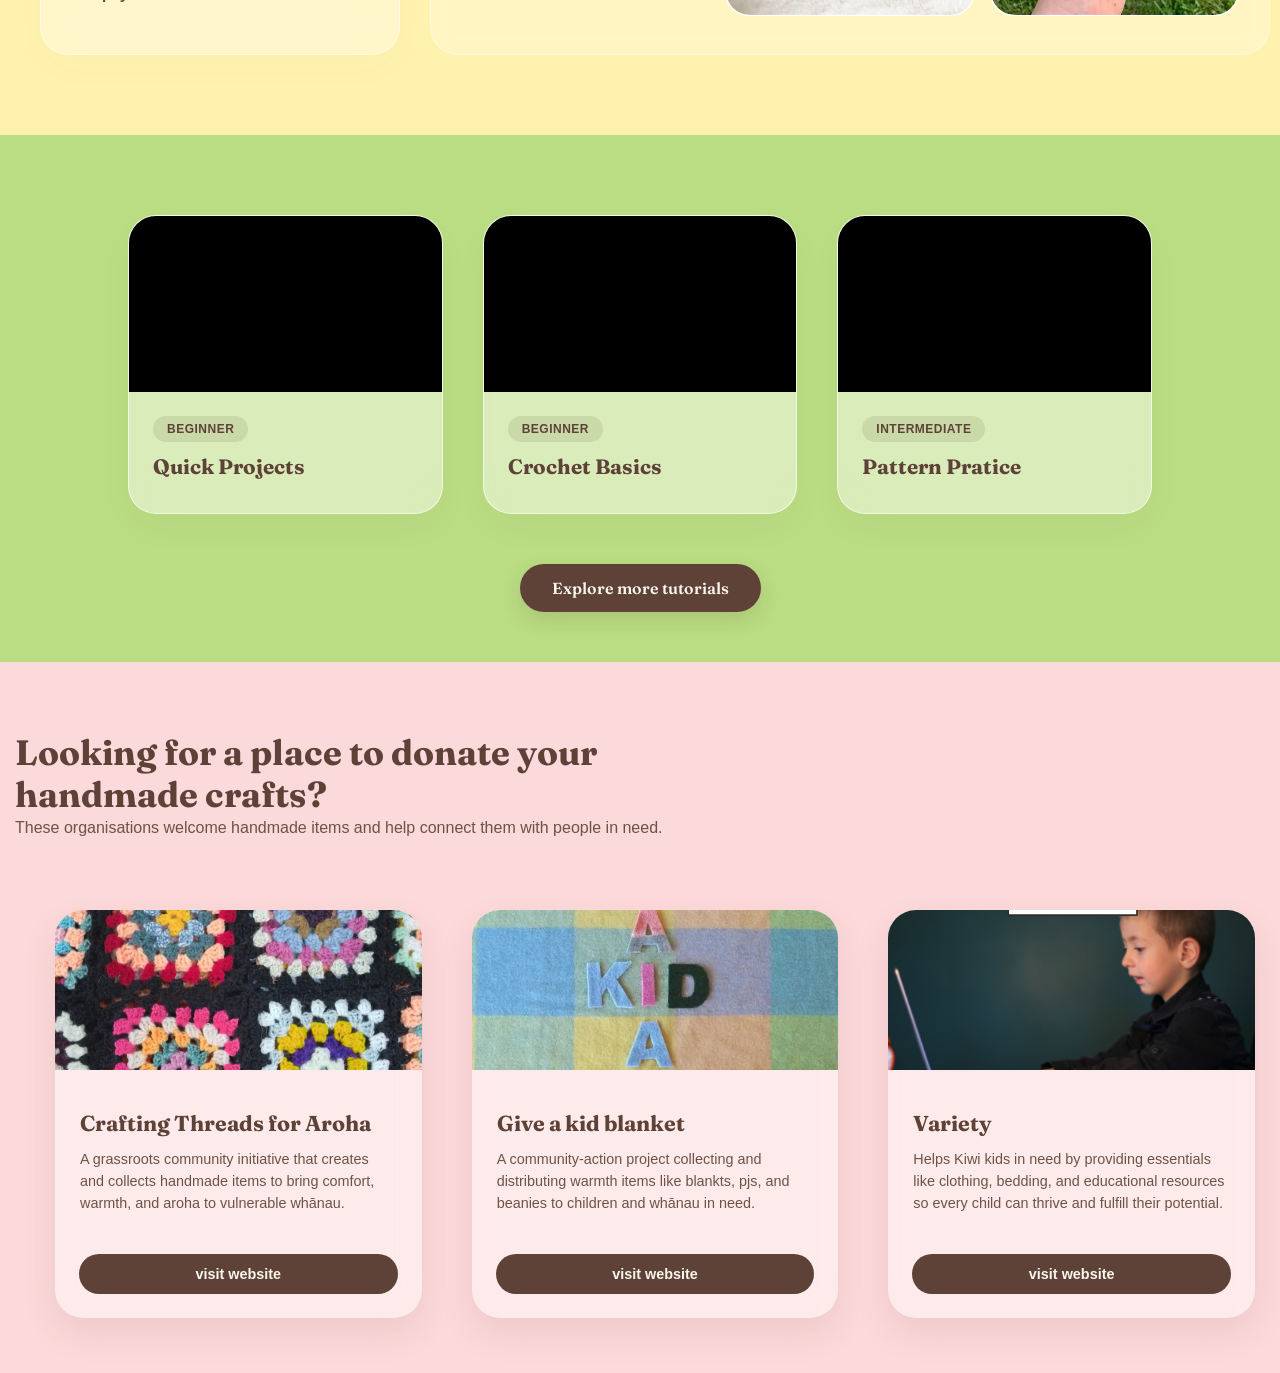
==== commit a76a71ec: "final after feedback changes and fixing and broken links" ====
--- a/index.html
+++ b/index.html
@@ -32,15 +32,41 @@
     </nav>
 
     <section id="hero" class = "hero-container">
+    <img src="images/hp_stickers/palette.png"
+    alt="craft color palette" class="sticker sticker-palette"
+    aria-hidden="true">
+
+    <img src="images/hp_stickers/pottery.png"
+    alt="pottery pot" class="sticker sticker-pottery"
+    aria-hidden="true">
+
+    <img src="images/hp_stickers/pearls.png"
+    alt="white pearls" class="sticker sticker-pearl1"
+    aria-hidden="true">
+
+    <img src="images/hp_stickers/pearls.png"
+    alt="white pearls" class="sticker sticker-pearl2"
+    aria-hidden="true">
+
+    <img src="images/hp_stickers/pearls.png"
+    alt="white pearls" class="sticker sticker-pearl3"
+    aria-hidden="true">
+
+    <img src="images/hp_stickers/yarn.png"
+    alt="blue yarn" class="sticker sticker-yarn"
+    aria-hidden="true">
+
+
         <div class ="hero-glass-card">
             <h1>Creativity with purpose</h1>
             <p>Explore student creations, discover tutorials, find crafting resources, and learn how creative projects can make a postive impact on the community.</p>
             
         <a href="#showcase" class="btn-primary">Get started</a>
         </div>
-        </section>      
-
-    <section id="showcase" class ="showcase-container">
+        </section>  
+
+
+     <section id="showcase" class ="showcase-container">
         <div class="showcase-split-layout">
             <div class="showcase-sidebar-glass">
                 <div class="sidebar-header">
@@ -49,18 +75,19 @@
                 </div>
 
                 <ul class="sidebar-filters">
-                    <li><button class="filter-btn active">All creations</button></li>
-                    <li><button class="filter-btn">Crochet</button></li>
-                    <li><button class="filter-btn">Jewelry</button></li>
-                    <li><button class="filter-btn">Upcycled</button></li>
-                    <li><button class="filter-btn">Ceramics</button></li>
+                    <li><button class="filter-btn active" data-filter="all" aria-pressed="true">All creations</button></li>
+                    <li><button class="filter-btn" data-filter="crochet" aria-pressed="false">Crochet</button></li>
+                    <li><button class="filter-btn" data-filter="ceramics" aria-pressed="false">Knitting</button></li>
+                    <li><button class="filter-btn" data-filter="jewelry" aria-pressed="false">Jewellery</button></li>
+                    <li><button class="filter-btn" data-filter="upcycled" aria-pressed="false">Upcycled</button></li>
+                
                 </ul>
             </div>
             
             <div class="gallery-scroll-box">
             <div class="pinterest-grid">
 
-                <div class="pin-card">
+                <div class="pin-card" data-category="crochet">
                     <img src="images/duck.jpg" alt="crochet flower">
                 <div class="glass-overlay">
                 <h3>Crochet Flower</h3>
@@ -68,7 +95,7 @@
             </div>
             </div>
 
-            <div class="pin-card">
+            <div class="pin-card" data-category="jewelry">
                 <img src="images/bear.webp" alt="crochet flower">
                 <div class="glass-overlay">
                 <h3>Jewellery</h3>
@@ -76,7 +103,7 @@
             </div>
             </div>
 
-            <div class="pin-card">
+            <div class="pin-card" data-category="upcycled">
                 <img src="images/turtle.webp" alt="crochet flower">
                 <div class="glass-overlay">
                 <h3>Jewellery</h3>
@@ -84,7 +111,7 @@
             </div>
             </div>
 
-            <div class="pin-card">
+            <div class="pin-card" data-category="ceramics">
                 <img src="images/bear.webp" alt="crochet flower">
                 <div class="glass-overlay">
                 <h3>Jewellery</h3>
@@ -92,7 +119,7 @@
             </div>
             </div>
 
-            <div class="pin-card">
+            <div class="pin-card" data-category="crochet">
                     <img src="images/duck.jpg" alt="crochet flower">
                 <div class="glass-overlay">
                 <h3>Crochet Flower</h3>
@@ -100,7 +127,7 @@
             </div>
             </div>
 
-            <div class="pin-card">
+            <div class="pin-card" data-category="jewelry">
                 <img src="images/turtle.webp" alt="crochet flower">
                 <div class="glass-overlay">
                 <h3>Jewellery</h3>
@@ -115,22 +142,20 @@
 
     <section id="Tutorials" class="learn-container">
         <div class="learn-header">
-            <h2>learn crafts</h2>
-            <p>learn step by step tutorials.</p>
         </div>
         <div class="tutorials-grid">
             <article class="tutorials-card">
                     <div class="video-container">
                         <iframe
-                            src="https://www.youtube.com/watch?v=DKAKxjnA8aY"
-                            title="Crochet Basics"
+                            src="https://www.youtube.com/embed/DKAKxjnA8aY"
+                            title="Quick Projects"
                             allow="accelerometer; autoplay; clipboard-write; encrypted-media; gyroscope; picture-in-picture"
                             allowfullscreen>
                         </iframe>
                     </div>
                     <div class="card-details">
                         <span class="skill-badge">Beginner</span>
-                        <h3>Crochet Basics</h3>
+                        <h3>Quick Projects</h3>
                         </div>
             </article>
 
@@ -152,28 +177,29 @@
             <article class = "tutorials-card">
                     <div class="video-container">
                         <iframe
-                            src="https://www.youtube.com/watch?v=7j22vG4Toa0"
+                            src="https://www.youtube.com/embed/7j22vG4Toa0"
                             title="Crochet Basics"
                             allow="accelerometer; autoplay; clipboard-write; encrypted-media; gyroscope; picture-in-picture"
                             allowfullscreen>
                         </iframe>
                     </div>
                     <div class="card-details">
-                        <span class="skill-badge">Beginner</span>
-                        <h3>Crochet Basics</h3>
+                        <span class="skill-badge">Intermediate</span>
+                        <h3>Pattern Pratice</h3>
                         </div>
                     </article>
                     </div>
 
                     <div class="learn-action">
-                        <a href="tutorials.html" class="btn-explore">Explore Tutorials</a>
-                    </div>
-            </section>
+                        <a href="tutorials.html" class="btn-explore">Explore more tutorials</a>
+                    </div>
+                    </section>
 
             <section id="charity" class="charity-container">
-                <div class="charity-header">
-                    <h2>Support Charity</h2>
-                    <p>Help us make a difference in the community by supporting charities.</p>
+            <div class="charity-header">
+                <h2>Looking for a place to donate your handmade crafts?</h2>
+
+                <p>These organisations welcome handmade items and help connect them with people in need.</p>
                 </div>
 
                 <div class="charity-grid">
@@ -211,6 +237,37 @@
                     </article>
                 </div>
             </section>
+
+            <script>
+                const filterButtons = document.querySelectorAll('.filter-btn');
+                const galleryCards = document.querySelectorAll('.pin-card');
+
+                filterButtons.forEach(button => {
+                    button.addEventListener('click', () => {
+                        const selectedFilter = button.dataset.filter;
+                        filterButtons.forEach(btn => {
+                            btn.classList.remove('active');
+                            btn.setAttribute('aria-pressed', 'false');
+                        });
+
+                        button.classList.add('active');
+                        button.setAttribute('aria-pressed', 'true');
+
+                        galleryCards.forEach(card => {
+                            const cardCategory = card.dataset.category;
+
+                            if (
+                                selectedFilter === 'all' || 
+                                cardCategory === selectedFilter 
+                        ){
+                                card.style.display = '';
+                        } else {
+                            card.style.display ='none';
+                        }
+                        });
+                    });
+                });
+            </script>
         </body>
         </html>
     
--- a/css/style.css
+++ b/css/style.css
@@ -328,3 +328,74 @@
     }
 }
 
+.sticker{
+    position: absolute;
+    display: block;
+    height: auto;
+    object-fit: contain;
+    pointer-events: none;
+    user-select: none;
+    z-index: 2;
+    filter: drop-shadow(0 10px 15px rgba(0,0,0,0.12));
+}
+
+.sticker-palette{
+    width: 350px;
+    top: 90px;
+    left: -60px;
+    transform: rotate(-8deg);
+}
+
+.sticker-pottery{
+    width: 240px;
+    right: 10px;
+    bottom: 30px;
+    transform: rotate(8deg);
+}
+
+.sticker-pearl1{
+    width: 40px;
+    top: 260px;
+    right: 313px;
+    z-index: 12;
+}
+
+.sticker-pearl2{
+    width: 30px;
+    top: 227px;
+    right: 400px;
+    z-index: 12;
+}
+
+.sticker-pearl3{
+    width: 45px;
+    top: 185px;
+    right: 340px;
+    z-index: 12;
+    transform: rotate(30deg);
+}
+
+.sticker-yarn{
+    width: 240px;
+    left: 130px;
+    bottom: -80px;
+    transform: rotate(-20deg);
+}
+
+
+@media (max-width: 768px){
+    .sticker-palette{
+        width: 75%;
+        left: 0;
+    }
+
+    .sticker-hero-pottery{
+        width: 70px;
+        right: 0;
+    }
+
+    .sticker-hero-pearls{
+        width: 45px;
+    }
+
+}
--- a/css/tutorials.css
+++ b/css/tutorials.css
@@ -1,37 +1,17 @@
 .learn-container{
     background-color: #badc82;
-    padding: 40px 40px;
+    padding-bottom: 50px;
+    padding-top: 80px;
     width: 100%;
     display: flex;
     flex-direction: column;
     align-items: center;
 }
 
-.learn-header{
-    text-align: center;
-    max-width: 650px;
-    margin-bottom: 50px;
-}
-
-.learn-header h2{
-    font-family: 'Fraunces',serif;
-    font-size: 2.2rem;
-    font-weight: 700;
-    color: #5e4237;
-    margin-bottom: 8px;
-}
-
-.learn-header p{
-    font-family: sans-serif;
-    font-size: 1rem;
-    line-height: 1.5;
-    color: #6d5347;
-}
-
 .tutorials-grid{
     display: grid;
     grid-template-columns: repeat(3, 1fr);
-    gap: 30px;
+    gap: 40px;
     max-width: 1200px;
     width: 80%;
 }
--- a/css/charity.css
+++ b/css/charity.css
@@ -1,24 +1,30 @@
 .charity-container{
     background-color: #fcd9da;
-    padding: 80px 40px;
     width: 100%;
+    box-sizing: border-box;
+    padding: 45px 40px;
     display: flex;
     flex-direction: column;
     align-items: center;
+    border-radius: 0;
 }
 
 .charity-header{
-    text-align: center;
-    max-width: 650px;
-    margin-bottom: 20px;
-    margin-top: -5px;
+    text-align: left;
+    max-width: 750px;
+    width: 100%;
+    margin-right: 500px;
+    margin-bottom: 55px;
+    margin-top: 25px;
 }
 
 .charity-header h2{
     font-family: 'Fraunces', serif;
+    color: #5e4237;
     font-size: 2.2rem;
     font-weight: 700;
-    margin-bottom: 10px;
+    line-height: 1.2;
+    margin-bottom: 0 0 12px;
 }
 
 .charity-header p{
@@ -26,17 +32,18 @@
     font-size: 1rem;
     line-height: 1.5;
     color: #6d5347;
-    margin-bottom: 50px;
+    margin: 0;
 }
 
 .charity-grid{
     display: grid;
-    grid-template-columns: repeat(4, 1fr);
+    grid-template-columns: repeat(3, 1fr);
     gap: 50px;
     max-width: 1300px;
     width: 100%;
-    margin-left: 340px;
+    margin-left: 30px;
     margin-top: 15px;
+    margin-bottom: 10px;
 }
 
 .charity-card{
@@ -48,7 +55,7 @@
     display: flex;
     flex-direction: column;
     justify-content: space-between;
-    box-shadow: 0 15 35px rgba(94, 66, 55, 0.1);
+    box-shadow: 0 15px 35px rgba(94, 66, 55, 0.1);
     transition: transform 0.3s ease, box-shadow 0.3s ease;
     overflow: hidden;
 }
